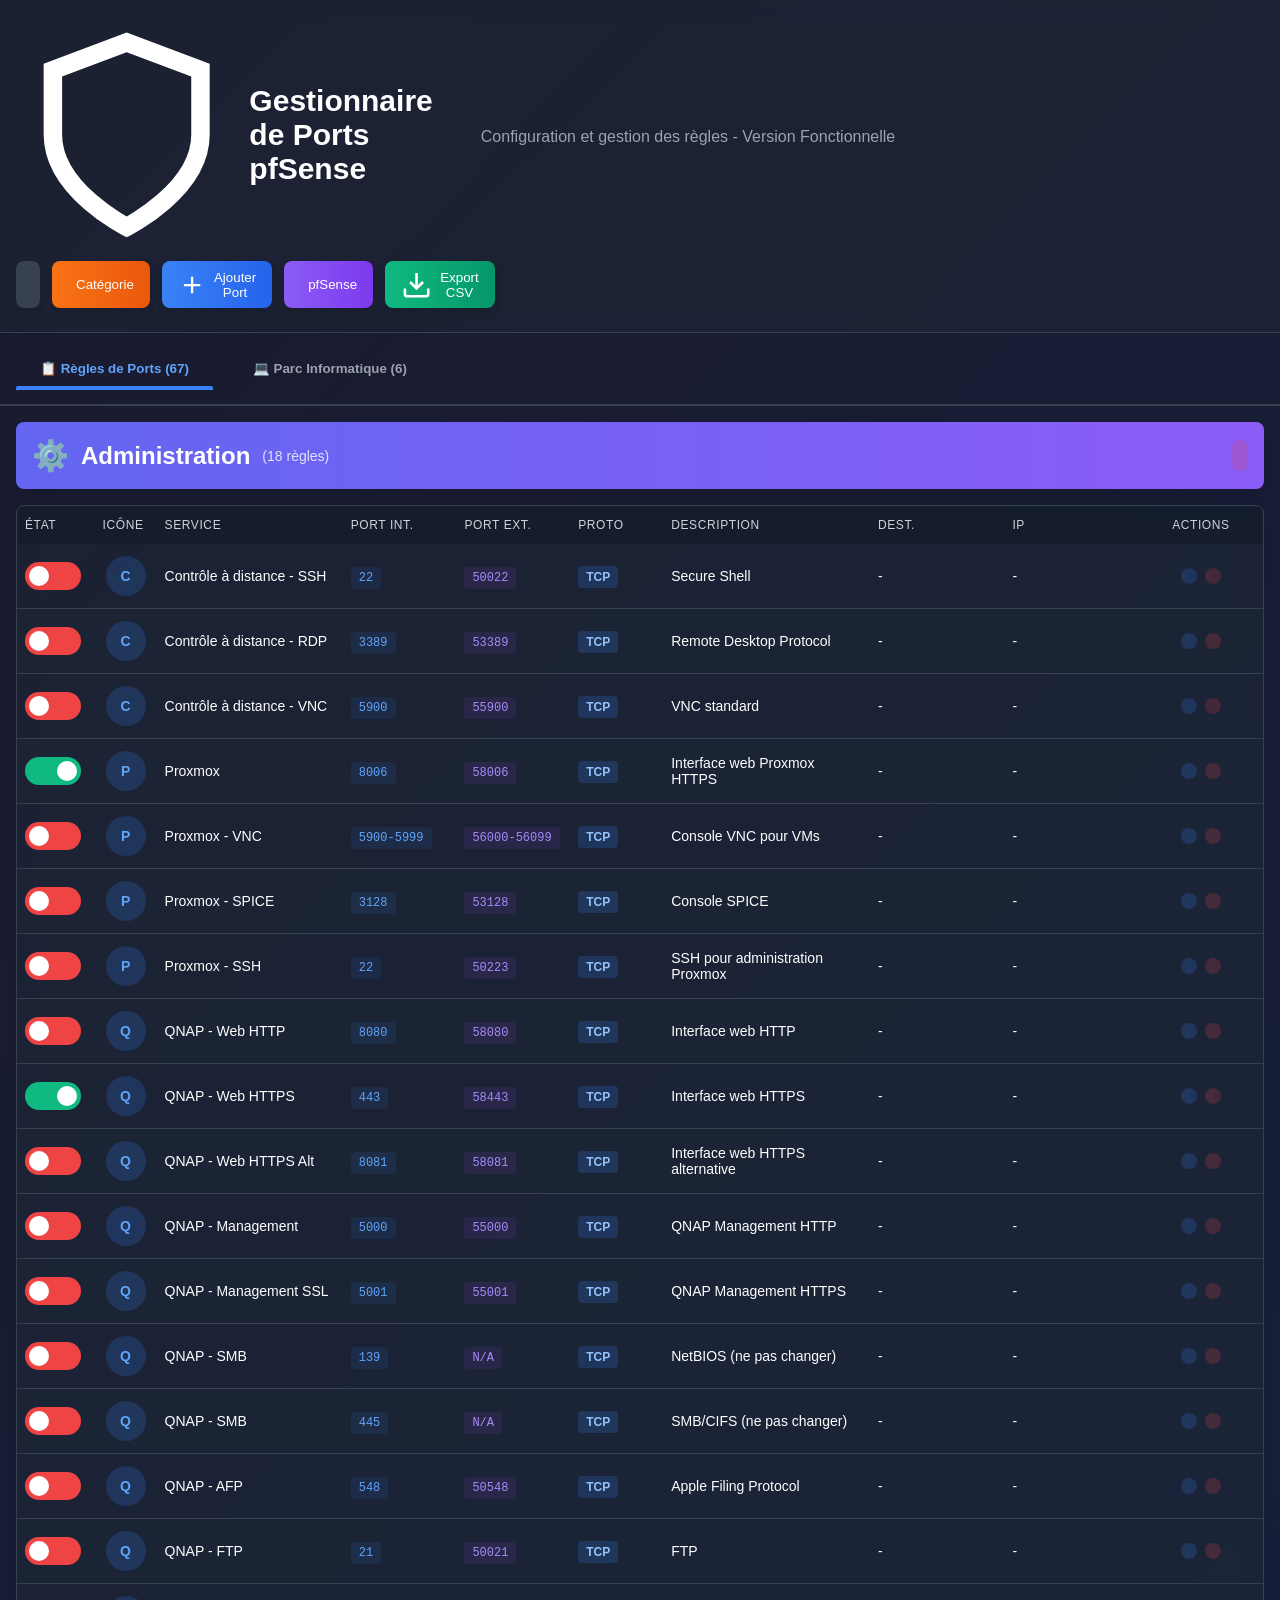
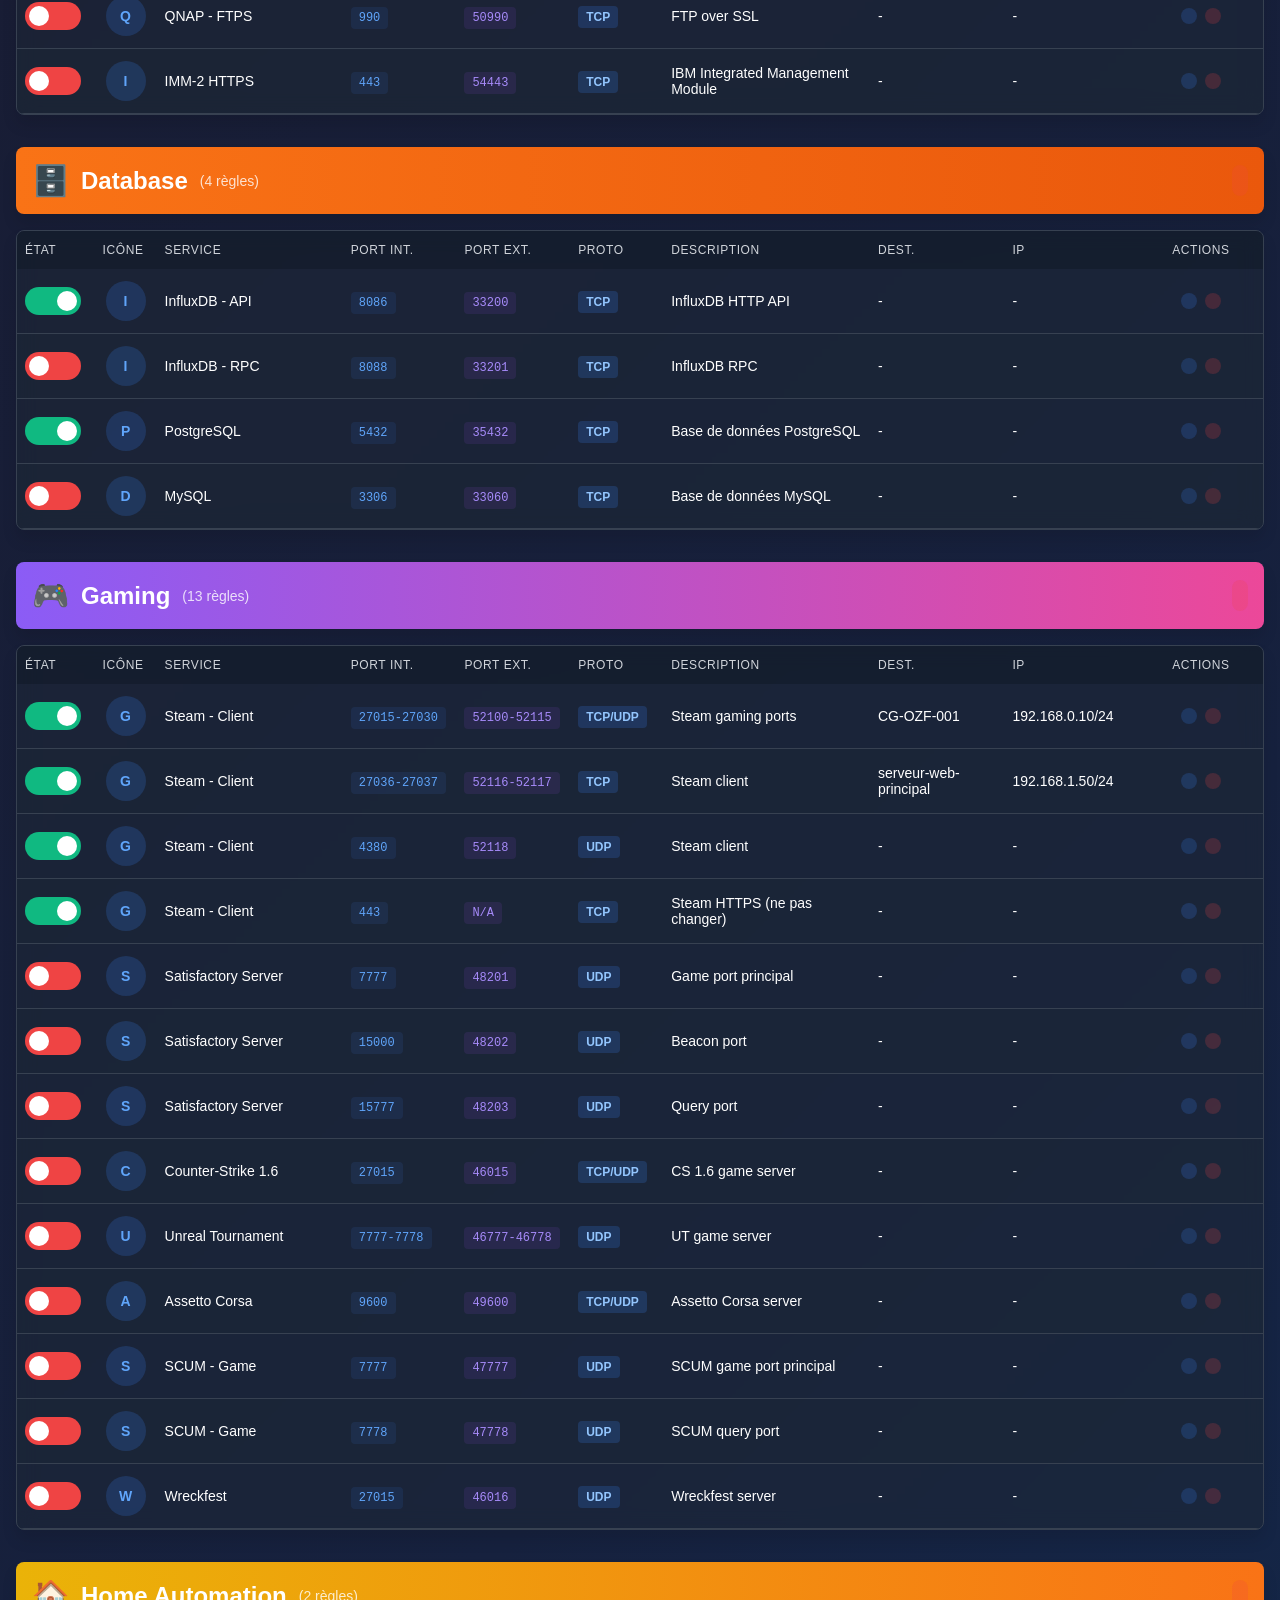
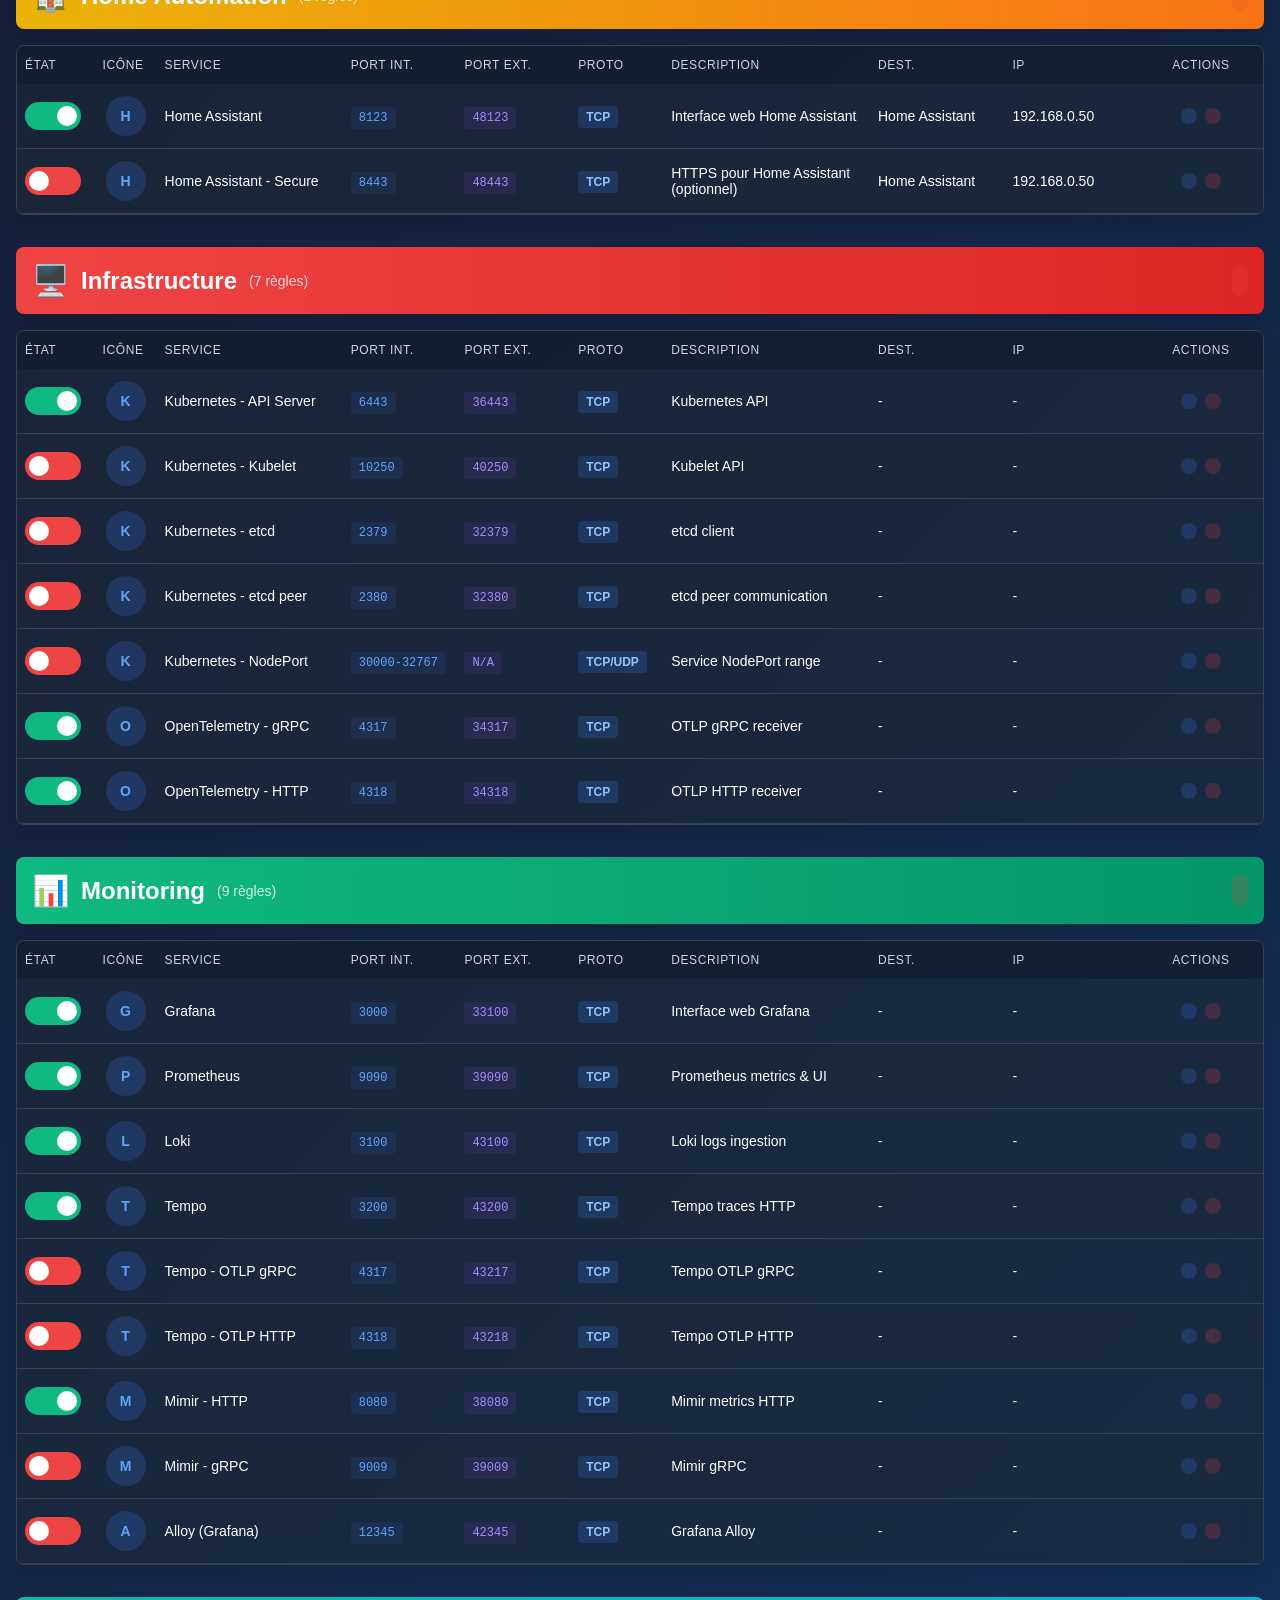
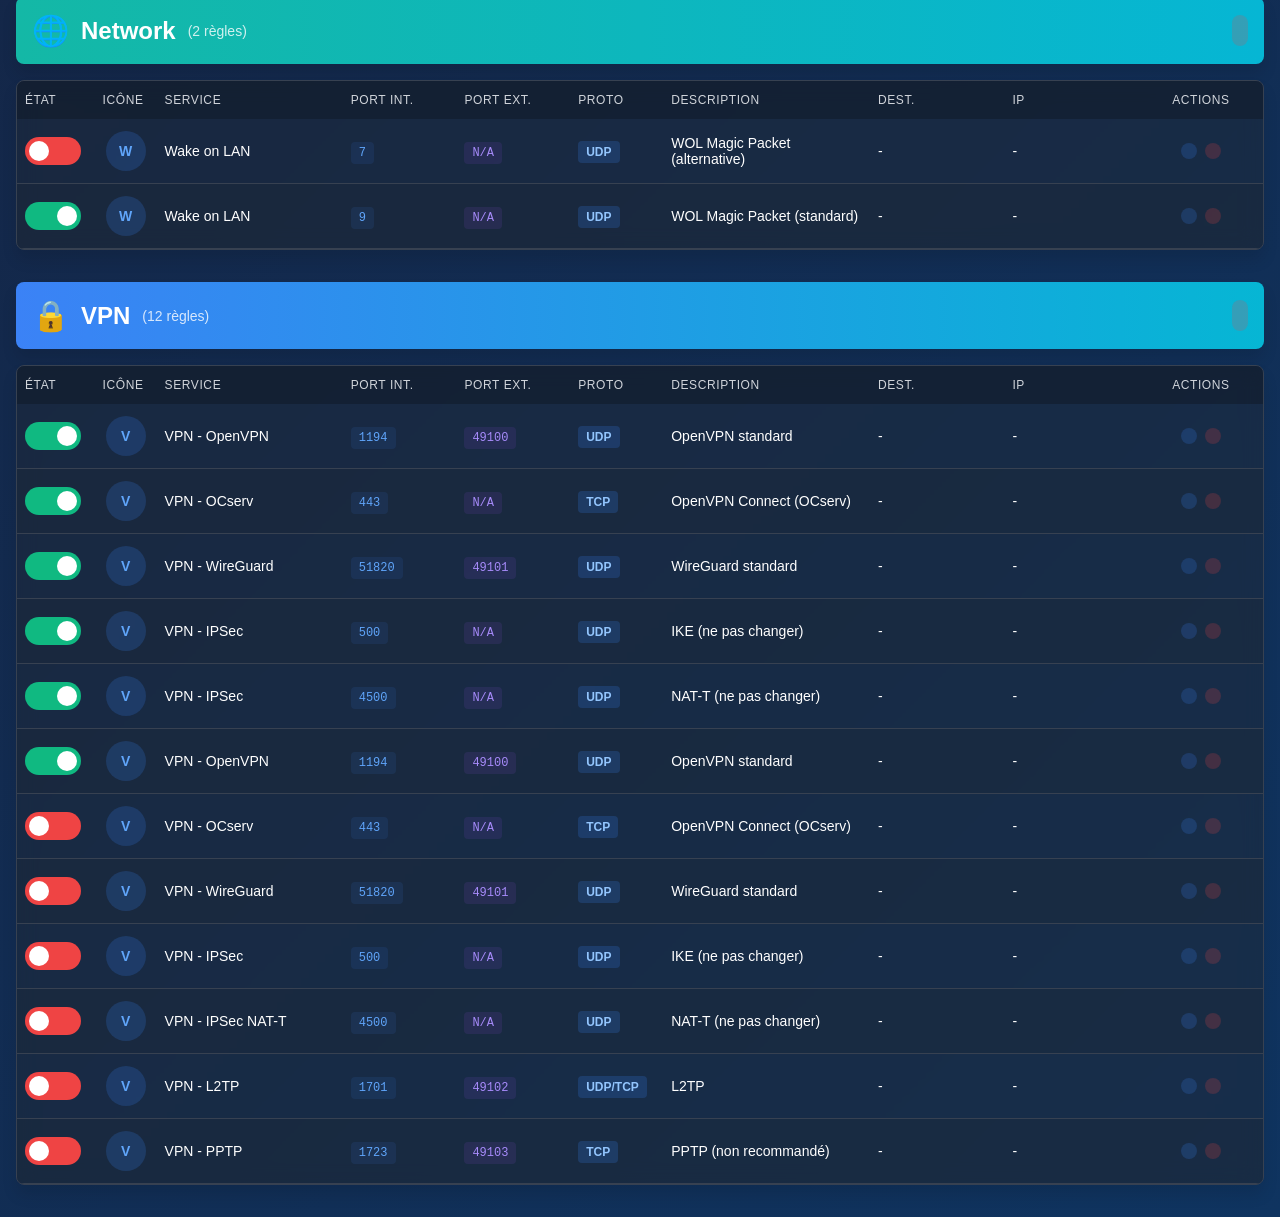
==== standalone_app/index.html @ 0d2ea7b0 "auto-commit for 9fdb2c41-f8ae-4911-a43a-d672cbce651b" ====
<!DOCTYPE html>
<html lang="fr">
<head>
    <meta charset="UTF-8">
    <meta name="viewport" content="width=device-width, initial-scale=1.0">
    <title>Gestionnaire pfSense - Version Fonctionnelle Complète</title>
    <link rel="stylesheet" href="style.css">
</head>
<body>
    <!-- Header -->
    <header id="header"></header>
    
    <!-- Tabs -->
    <div id="tabs" class="tabs"></div>
    
    <!-- Main Content -->
    <main id="main"></main>
    
    <!-- Modals Container -->
    <div id="modals"></div>
    
    <!-- Script -->
    <script src="app.js"></script>
</body>
</html>
---- standalone_app/style.css ----
* {
    margin: 0;
    padding: 0;
    box-sizing: border-box;
}

body {
    font-family: -apple-system, BlinkMacSystemFont, 'Segoe UI', Roboto, Oxygen, Ubuntu, Cantarell, sans-serif;
    min-height: 100vh;
    background: linear-gradient(135deg, #1a1a2e 0%, #16213e 50%, #0f3460 100%);
    transition: background 0.3s;
}

body.light-mode {
    background: linear-gradient(135deg, #e5e7eb 0%, #d1d5db 50%, #cbd5e1 100%);
}

.container {
    max-width: 100%;
    padding: 0 1rem;
    margin: 0 auto;
}

header {
    background: rgba(31, 41, 55, 0.5);
    backdrop-filter: blur(10px);
    border-bottom: 1px solid rgba(55, 65, 81, 1);
    padding: 1.5rem 0;
    position: sticky;
    top: 0;
    z-index: 40;
}

body.light-mode header {
    background: rgba(229, 231, 235, 0.9);
    border-bottom: 1px solid rgba(156, 163, 175, 1);
}

.header-content {
    display: flex;
    justify-content: space-between;
    align-items: center;
    flex-wrap: wrap;
    gap: 1rem;
}

.header-title {
    display: flex;
    align-items: center;
    gap: 1rem;
}

h1 {
    color: white;
    font-size: 1.875rem;
    font-weight: bold;
    display: flex;
    align-items: center;
    gap: 0.75rem;
}

body.light-mode h1 {
    color: #1f2937;
}

.subtitle {
    color: #9ca3af;
    margin-top: 0.25rem;
}

body.light-mode .subtitle {
    color: #4b5563;
}

.header-actions {
    display: flex;
    gap: 0.75rem;
    flex-wrap: wrap;
}

.btn {
    padding: 0.5rem 1rem;
    border-radius: 0.5rem;
    border: none;
    cursor: pointer;
    display: flex;
    align-items: center;
    gap: 0.5rem;
    font-weight: 500;
    transition: all 0.3s;
    box-shadow: 0 4px 6px rgba(0, 0, 0, 0.1);
}

.btn:hover {
    transform: translateY(-2px);
    box-shadow: 0 6px 8px rgba(0, 0, 0, 0.15);
}

.btn-icon {
    padding: 0.75rem;
    background: #374151;
    color: #fbbf24;
}

body.light-mode .btn-icon {
    background: #1f2937;
    color: #fbbf24;
}

.btn-orange {
    background: linear-gradient(to right, #f97316, #ea580c);
    color: white;
}

.btn-blue {
    background: linear-gradient(to right, #3b82f6, #2563eb);
    color: white;
}

.btn-purple {
    background: linear-gradient(to right, #8b5cf6, #7c3aed);
    color: white;
}

.btn-green {
    background: linear-gradient(to right, #10b981, #059669);
    color: white;
}

.tabs {
    padding: 1rem 0;
    border-bottom: 2px solid #374151;
    margin-bottom: 1rem;
}

body.light-mode .tabs {
    border-bottom: 2px solid #e5e7eb;
}

.tabs-container {
    display: flex;
    gap: 1rem;
}

.tab {
    padding: 0.75rem 1.5rem;
    background: none;
    border: none;
    color: #9ca3af;
    font-weight: 600;
    cursor: pointer;
    position: relative;
    transition: all 0.3s;
}

.tab.active {
    color: #60a5fa;
}

body.light-mode .tab.active {
    color: #2563eb;
}

.tab.active::after {
    content: '';
    position: absolute;
    bottom: -2px;
    left: 0;
    right: 0;
    height: 4px;
    background: #3b82f6;
    border-radius: 2px 2px 0 0;
}

.category-section {
    margin-bottom: 2rem;
}

.category-header {
    background: linear-gradient(to right, #8b5cf6, #ec4899);
    padding: 1rem;
    border-radius: 0.5rem;
    margin-bottom: 1rem;
    display: flex;
    justify-content: space-between;
    align-items: center;
    box-shadow: 0 10px 15px rgba(0, 0, 0, 0.1);
}

.category-header h2 {
    color: white;
    font-size: 1.5rem;
    font-weight: bold;
    display: flex;
    align-items: center;
    gap: 0.75rem;
}

.category-icon {
    font-size: 1.875rem;
}

.category-count {
    font-size: 0.875rem;
    opacity: 0.8;
    font-weight: normal;
}

.btn-delete-category {
    padding: 0.5rem;
    background: rgba(239, 68, 68, 0.2);
    color: white;
    border: none;
    border-radius: 0.5rem;
    cursor: pointer;
    transition: all 0.3s;
}

.btn-delete-category:hover {
    background: rgba(239, 68, 68, 0.3);
}

.table-container {
    background: rgba(31, 41, 55, 0.5);
    backdrop-filter: blur(10px);
    border: 1px solid #374151;
    border-radius: 0.5rem;
    overflow: hidden;
    box-shadow: 0 10px 15px rgba(0, 0, 0, 0.1);
}

body.light-mode .table-container {
    background: rgba(229, 231, 235, 0.9);
    border: 1px solid #9ca3af;
}

table {
    width: 100%;
    table-layout: fixed;
    border-collapse: collapse;
}

thead {
    background: rgba(17, 24, 39, 0.5);
}

body.light-mode thead {
    background: rgba(243, 244, 246, 1);
}

th {
    padding: 0.75rem 0.5rem;
    text-align: left;
    font-size: 0.75rem;
    font-weight: 500;
    text-transform: uppercase;
    letter-spacing: 0.05em;
    color: #d1d5db;
    cursor: pointer;
    user-select: none;
}

body.light-mode th {
    color: #374151;
}

th:hover {
    background: rgba(55, 65, 81, 0.3);
}

td {
    padding: 0.75rem 0.5rem;
    color: white;
    font-size: 0.875rem;
}

body.light-mode td {
    color: #1f2937;
}

tbody tr {
    border-bottom: 1px solid #374151;
    transition: background 0.2s;
}

body.light-mode tbody tr {
    border-bottom: 1px solid #e5e7eb;
}

tbody tr:hover {
    background: rgba(55, 65, 81, 0.3);
}

body.light-mode tbody tr:hover {
    background: rgba(243, 244, 246, 0.5);
}

tbody tr:nth-child(even) {
    background: rgba(31, 41, 55, 0.3);
}

body.light-mode tbody tr:nth-child(even) {
    background: rgba(249, 250, 251, 0.5);
}

.toggle-switch {
    width: 56px;
    height: 28px;
    background: #ef4444;
    border-radius: 9999px;
    position: relative;
    cursor: pointer;
    transition: background 0.3s;
}

.toggle-switch.active {
    background: #10b981;
}

.toggle-knob {
    width: 20px;
    height: 20px;
    background: white;
    border-radius: 50%;
    position: absolute;
    top: 4px;
    left: 4px;
    transition: transform 0.3s;
}

.toggle-switch.active .toggle-knob {
    transform: translateX(28px);
}

.service-icon {
    width: 40px;
    height: 40px;
    border-radius: 50%;
    background: rgba(59, 130, 246, 0.2);
    color: #60a5fa;
    display: flex;
    align-items: center;
    justify-content: center;
    font-weight: bold;
    font-size: 0.875rem;
    margin: 0 auto;
}

body.light-mode .service-icon {
    background: rgba(59, 130, 246, 0.1);
    color: #2563eb;
}

.port-badge {
    padding: 0.25rem 0.5rem;
    border-radius: 0.25rem;
    font-size: 0.75rem;
    font-family: 'Courier New', monospace;
}

.port-internal {
    background: rgba(59, 130, 246, 0.1);
    color: #60a5fa;
}

body.light-mode .port-internal {
    background: rgba(59, 130, 246, 0.1);
    color: #2563eb;
}

.port-external {
    background: rgba(168, 85, 247, 0.1);
    color: #a78bfa;
}

body.light-mode .port-external {
    background: rgba(168, 85, 247, 0.1);
    color: #7c3aed;
}

.protocol-badge {
    padding: 0.25rem 0.5rem;
    background: rgba(59, 130, 246, 0.2);
    color: #93c5fd;
    border-radius: 0.25rem;
    font-size: 0.75rem;
    font-weight: 600;
}

body.light-mode .protocol-badge {
    background: rgba(59, 130, 246, 0.1);
    color: #1e40af;
}

.type-badge {
    padding: 0.25rem 0.5rem;
    background: rgba(168, 85, 247, 0.2);
    color: #c4b5fd;
    border-radius: 0.25rem;
    font-size: 0.75rem;
    font-weight: 600;
}

body.light-mode .type-badge {
    background: rgba(168, 85, 247, 0.1);
    color: #6b21a8;
}

.actions {
    display: flex;
    gap: 0.5rem;
    justify-content: center;
}

.btn-action {
    padding: 0.5rem;
    border: none;
    border-radius: 0.5rem;
    cursor: pointer;
    transition: all 0.3s;
    display: inline-flex;
    align-items: center;
    justify-content: center;
}

.btn-edit {
    background: rgba(59, 130, 246, 0.2);
    color: #60a5fa;
}

.btn-edit:hover {
    background: rgba(59, 130, 246, 0.3);
    transform: scale(1.05);
}

body.light-mode .btn-edit {
    background: rgba(59, 130, 246, 0.1);
    color: #2563eb;
}

body.light-mode .btn-edit:hover {
    background: rgba(59, 130, 246, 0.2);
}

.btn-delete {
    background: rgba(239, 68, 68, 0.2);
    color: #f87171;
}

.btn-delete:hover {
    background: rgba(239, 68, 68, 0.3);
    transform: scale(1.05);
}

body.light-mode .btn-delete {
    background: rgba(239, 68, 68, 0.1);
    color: #dc2626;
}

body.light-mode .btn-delete:hover {
    background: rgba(239, 68, 68, 0.2);
}

.icon {
    width: 24px;
    height: 24px;
}

.modal {
    display: none;
    position: fixed;
    top: 0;
    left: 0;
    right: 0;
    bottom: 0;
    background: rgba(0, 0, 0, 0.75);
    z-index: 50;
    align-items: center;
    justify-content: center;
    padding: 1rem;
}

.modal.active {
    display: flex;
}

.modal-content {
    background: #1f2937;
    border-radius: 0.75rem;
    padding: 2rem;
    max-width: 600px;
    width: 100%;
    max-height: 90vh;
    overflow-y: auto;
    box-shadow: 0 20px 25px rgba(0, 0, 0, 0.3);
}

body.light-mode .modal-content {
    background: white;
}

.modal-header {
    display: flex;
    justify-content: space-between;
    align-items: center;
    margin-bottom: 1.5rem;
}

.modal-header h2 {
    color: white;
    font-size: 1.5rem;
    font-weight: bold;
}

body.light-mode .modal-header h2 {
    color: #1f2937;
}

.btn-close {
    background: none;
    border: none;
    color: #9ca3af;
    cursor: pointer;
    font-size: 1.5rem;
    padding: 0.25rem;
}

.btn-close:hover {
    color: white;
}

body.light-mode .btn-close:hover {
    color: #1f2937;
}

.form-group {
    margin-bottom: 1rem;
}

label {
    display: block;
    color: #d1d5db;
    font-size: 0.875rem;
    font-weight: 500;
    margin-bottom: 0.5rem;
}

body.light-mode label {
    color: #374151;
}

input, select, textarea {
    width: 100%;
    padding: 0.75rem;
    background: #374151;
    border: 1px solid #4b5563;
    border-radius: 0.5rem;
    color: white;
    font-size: 0.875rem;
}

body.light-mode input,
body.light-mode select,
body.light-mode textarea {
    background: #f9fafb;
    border: 1px solid #d1d5db;
    color: #1f2937;
}

input:focus, select:focus, textarea:focus {
    outline: none;
    border-color: #3b82f6;
    box-shadow: 0 0 0 3px rgba(59, 130, 246, 0.1);
}

.modal-actions {
    display: flex;
    gap: 1rem;
    margin-top: 1.5rem;
}

.btn-cancel {
    flex: 1;
    padding: 0.75rem;
    background: #4b5563;
    color: white;
    border: none;
    border-radius: 0.5rem;
    cursor: pointer;
    font-weight: 500;
    transition: all 0.3s;
}

.btn-cancel:hover {
    background: #6b7280;
}

.btn-submit {
    flex: 1;
    padding: 0.75rem;
    background: linear-gradient(to right, #3b82f6, #2563eb);
    color: white;
    border: none;
    border-radius: 0.5rem;
    cursor: pointer;
    font-weight: 500;
    transition: all 0.3s;
}

.btn-submit:hover {
    transform: translateY(-2px);
    box-shadow: 0 4px 6px rgba(0, 0, 0, 0.2);
}

.empty-state {
    text-align: center;
    padding: 3rem 1rem;
    color: #9ca3af;
}

body.light-mode .empty-state {
    color: #6b7280;
}
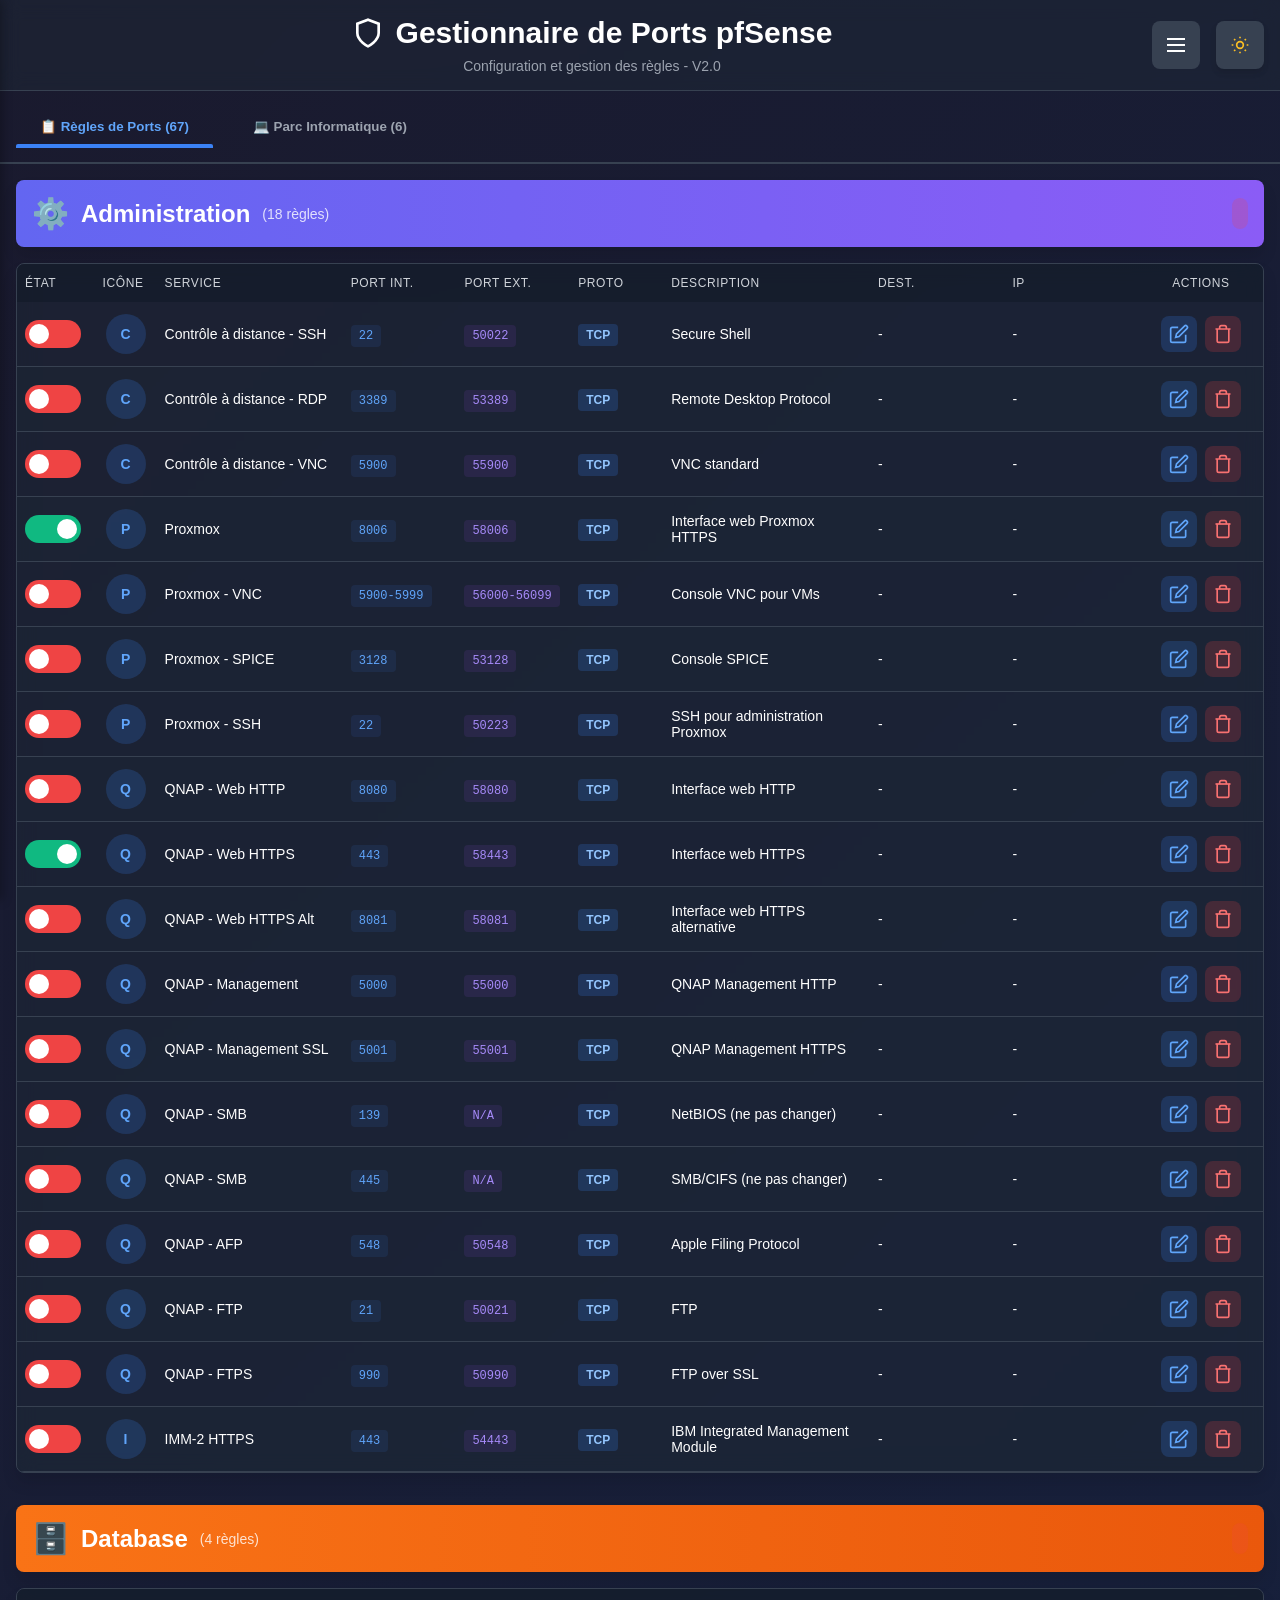
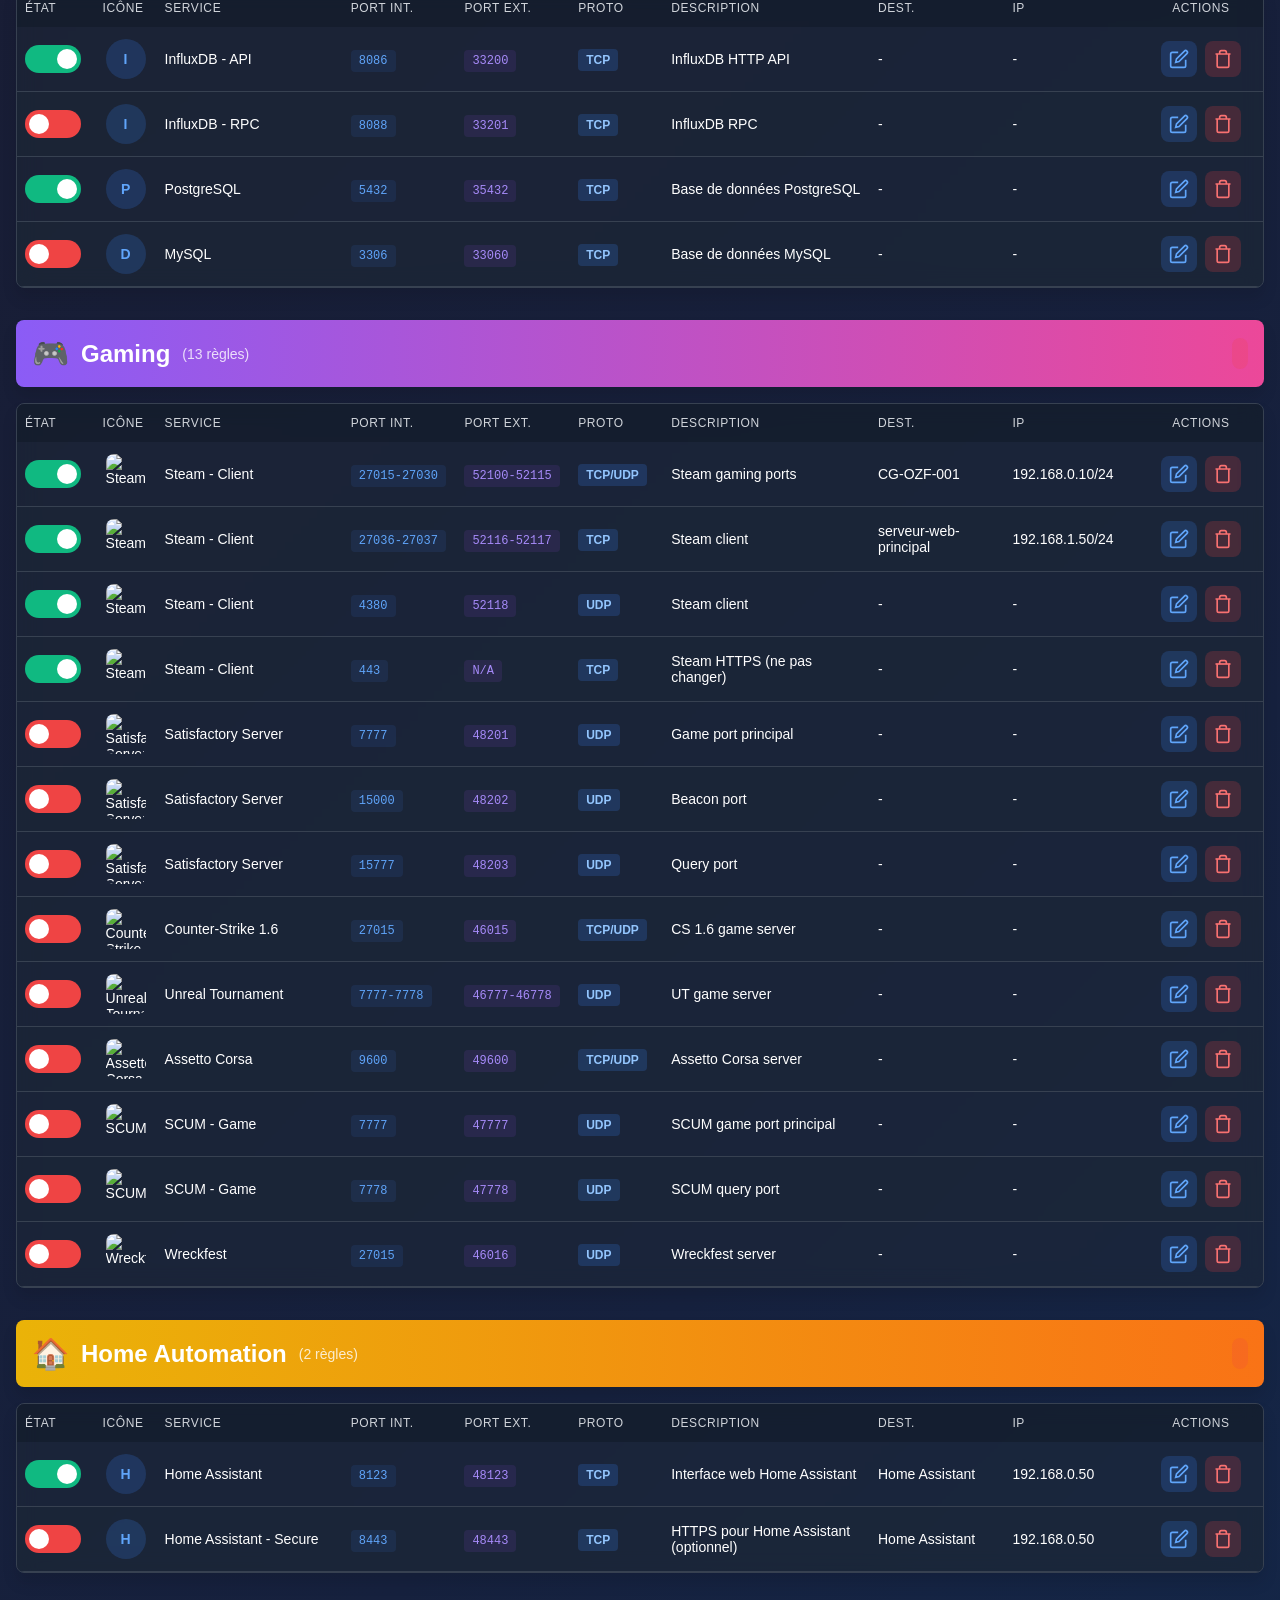
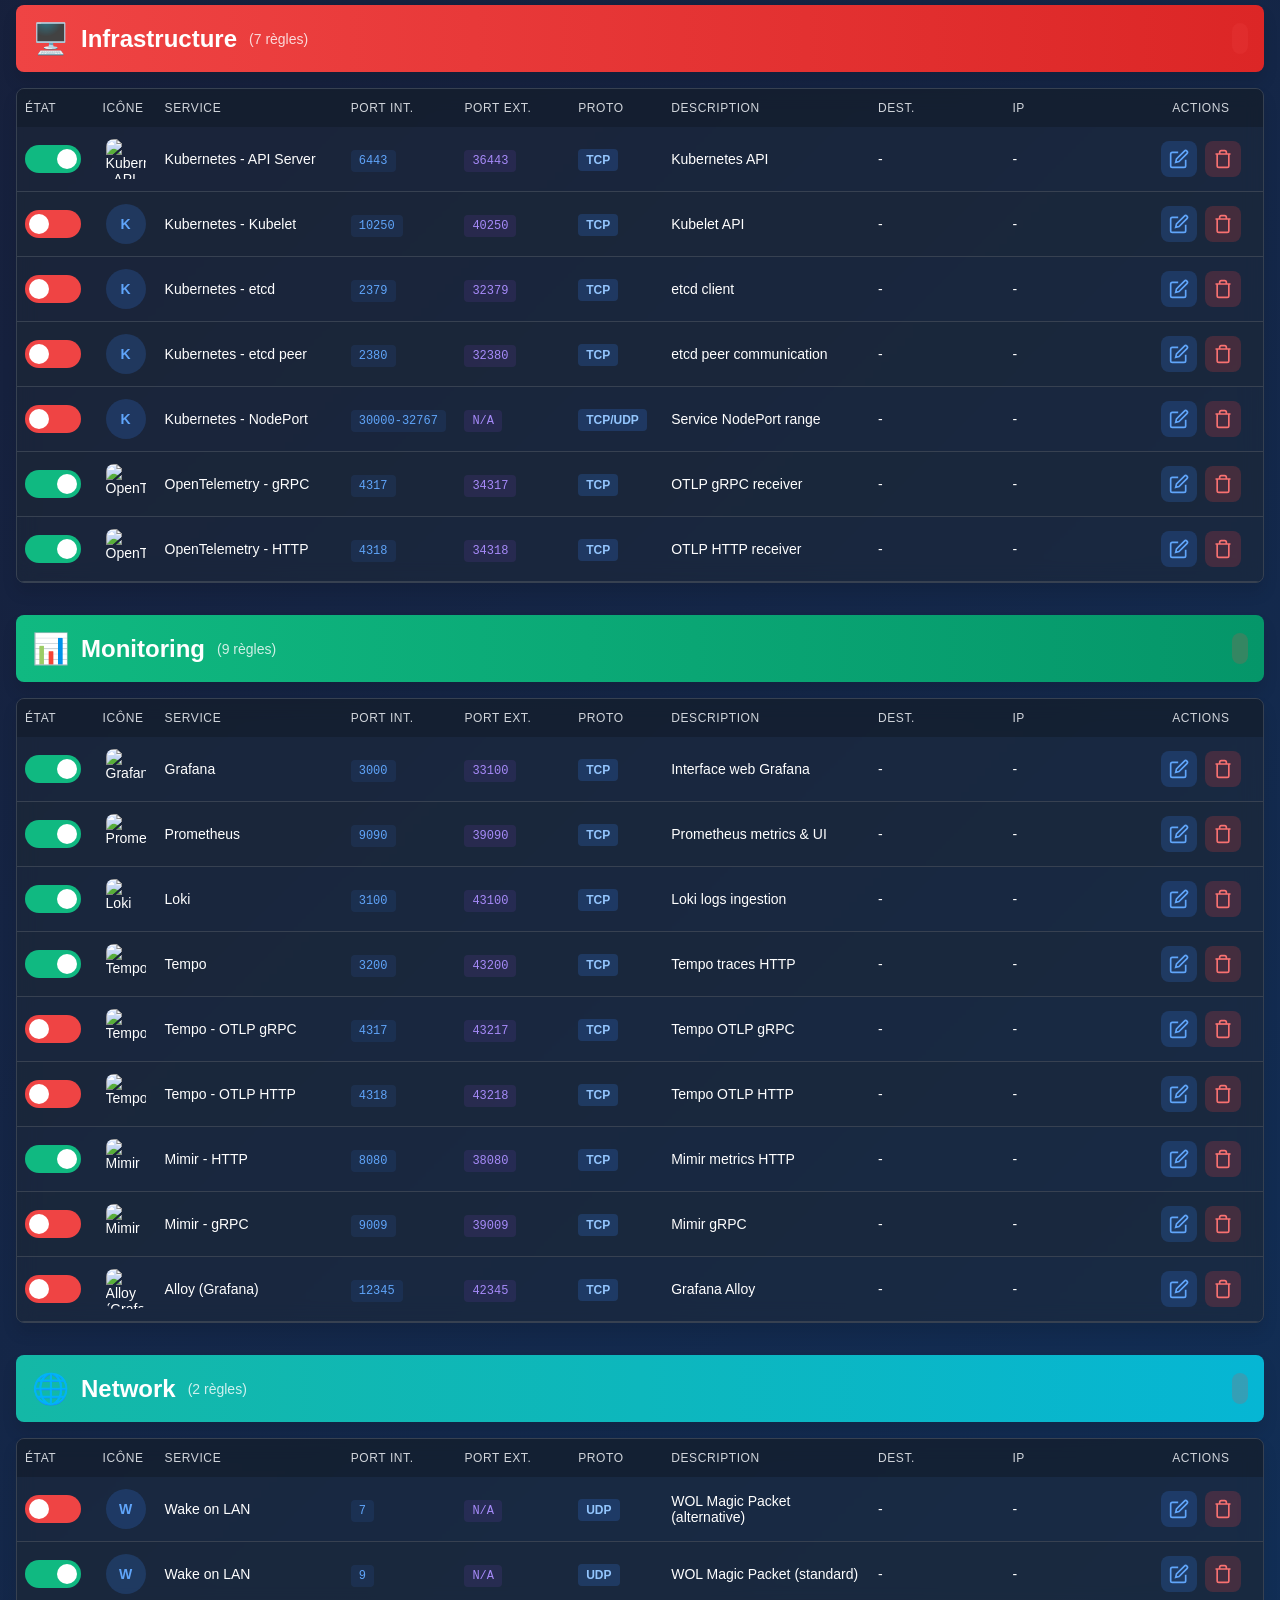
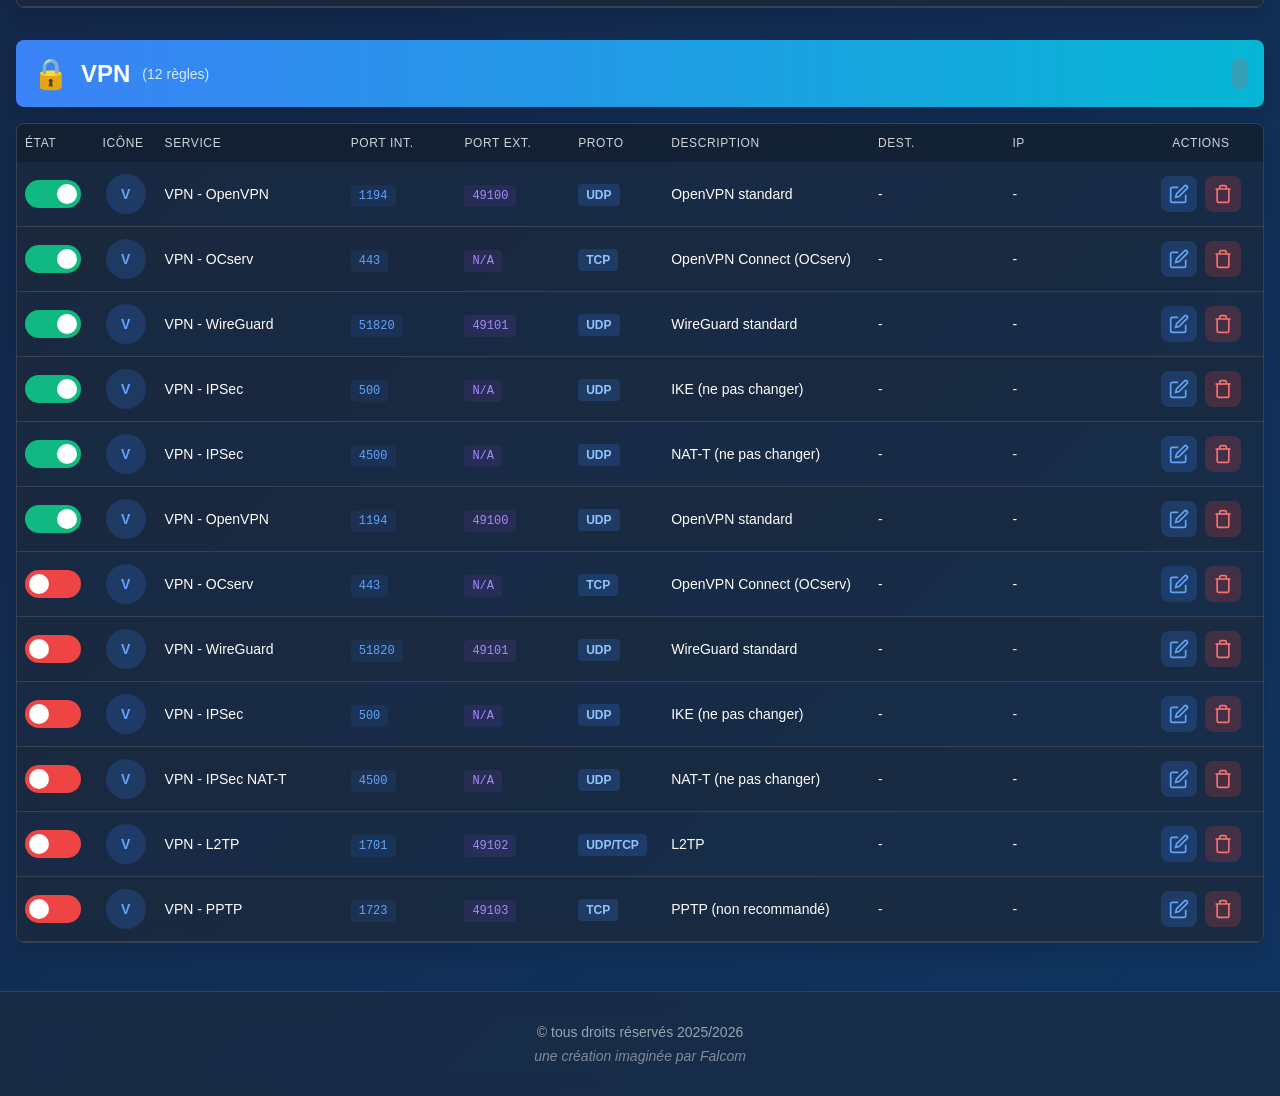
==== commit c430f080: "auto-commit for fb8bfff3-0974-4b52-93c1-6b9dc50081ec" ====
--- a/standalone_app/index.html
+++ b/standalone_app/index.html
@@ -7,6 +7,25 @@
     <link rel="stylesheet" href="style.css">
 </head>
 <body>
+    <!-- Sidebar overlay -->
+    <div id="sidebarOverlay" class="sidebar-overlay" onclick="closeSidebar()"></div>
+    
+    <!-- Sidebar Menu -->
+    <aside id="sidebar" class="sidebar">
+        <div class="sidebar-header">
+            <h3 class="sidebar-title">Menu</h3>
+            <button class="btn-close" onclick="closeSidebar()" title="Fermer">
+                <svg viewBox="0 0 24 24" fill="none" stroke="currentColor" stroke-width="2" style="width: 20px; height: 20px;">
+                    <line x1="18" y1="6" x2="6" y2="18"></line>
+                    <line x1="6" y1="6" x2="18" y2="18"></line>
+                </svg>
+            </button>
+        </div>
+        <div class="sidebar-content" id="sidebarContent">
+            <!-- Le contenu du menu sera généré par JavaScript -->
+        </div>
+    </aside>
+    
     <!-- Header -->
     <header id="header"></header>
     
@@ -16,10 +35,20 @@
     <!-- Main Content -->
     <main id="main"></main>
     
+    <!-- Footer -->
+    <footer>
+        <div class="container">
+            <div class="footer-content">
+                <div class="footer-copyright">© tous droits réservés 2025/2026</div>
+                <div class="footer-creator">une création imaginée par Falcom</div>
+            </div>
+        </div>
+    </footer>
+    
     <!-- Modals Container -->
     <div id="modals"></div>
     
     <!-- Script -->
     <script src="app.js"></script>
 </body>
-</html>
+</html>
--- a/standalone_app/style.css
+++ b/standalone_app/style.css
@@ -25,7 +25,7 @@
     background: rgba(31, 41, 55, 0.5);
     backdrop-filter: blur(10px);
     border-bottom: 1px solid rgba(55, 65, 81, 1);
-    padding: 1.5rem 0;
+    padding: 1rem 0;
     position: sticky;
     top: 0;
     z-index: 40;
@@ -40,14 +40,34 @@
     display: flex;
     justify-content: space-between;
     align-items: center;
-    flex-wrap: wrap;
+    flex-wrap: nowrap;
     gap: 1rem;
 }
 
 .header-title {
     display: flex;
     align-items: center;
-    gap: 1rem;
+    gap: 2rem;
+    width: 100%;
+}
+
+.logo-container {
+    display: flex;
+    align-items: center;
+    flex-shrink: 0;
+}
+
+.logo {
+    max-width: 300px;
+    height: auto;
+    object-fit: contain;
+}
+
+.title-content {
+    display: flex;
+    flex-direction: column;
+    align-items: center;
+    flex: 1;
 }
 
 h1 {
@@ -57,6 +77,12 @@
     display: flex;
     align-items: center;
     gap: 0.75rem;
+    margin: 0;
+}
+
+.shield-icon {
+    width: 32px;
+    height: 32px;
 }
 
 body.light-mode h1 {
@@ -65,7 +91,9 @@
 
 .subtitle {
     color: #9ca3af;
-    margin-top: 0.25rem;
+    margin-top: 0.5rem;
+    text-align: center;
+    font-size: 0.875rem;
 }
 
 body.light-mode .subtitle {
@@ -74,8 +102,213 @@
 
 .header-actions {
     display: flex;
+    gap: 1rem;
+    align-items: center;
+}
+
+.btn-menu {
+    padding: 0.75rem;
+    background: #374151;
+    color: white;
+    border: none;
+    border-radius: 0.5rem;
+    cursor: pointer;
+    display: flex;
+    align-items: center;
+    justify-content: center;
+    transition: all 0.3s;
+}
+
+.btn-menu:hover {
+    background: #4b5563;
+}
+
+body.light-mode .btn-menu {
+    background: #1f2937;
+}
+
+/* Sidebar Menu */
+.sidebar {
+    position: fixed;
+    left: 0;
+    top: 0;
+    bottom: 0;
+    width: 280px;
+    background: rgba(31, 41, 55, 0.98);
+    backdrop-filter: blur(10px);
+    border-right: 1px solid #374151;
+    transform: translateX(-100%);
+    transition: transform 0.3s ease;
+    z-index: 100;
+    display: flex;
+    flex-direction: column;
+    box-shadow: 2px 0 10px rgba(0, 0, 0, 0.3);
+}
+
+body.light-mode .sidebar {
+    background: rgba(249, 250, 251, 0.98);
+    border-right: 1px solid #e5e7eb;
+}
+
+.sidebar.active {
+    transform: translateX(0);
+}
+
+.sidebar-header {
+    padding: 1.5rem;
+    border-bottom: 1px solid #374151;
+    display: flex;
+    justify-content: space-between;
+    align-items: center;
+}
+
+body.light-mode .sidebar-header {
+    border-bottom: 1px solid #e5e7eb;
+}
+
+.sidebar-title {
+    color: white;
+    font-size: 1.25rem;
+    font-weight: bold;
+}
+
+body.light-mode .sidebar-title {
+    color: #1f2937;
+}
+
+.sidebar-content {
+    flex: 1;
+    padding: 1rem;
+    overflow-y: auto;
+}
+
+.sidebar-section {
+    margin-bottom: 1.5rem;
+}
+
+.sidebar-section-title {
+    color: #9ca3af;
+    font-size: 0.75rem;
+    font-weight: 600;
+    text-transform: uppercase;
+    letter-spacing: 0.05em;
+    margin-bottom: 0.5rem;
+    padding: 0 0.5rem;
+}
+
+.sidebar-btn {
+    width: 100%;
+    padding: 0.75rem 1rem;
+    margin-bottom: 0.5rem;
+    border: none;
+    border-radius: 0.5rem;
+    cursor: pointer;
+    display: flex;
+    align-items: center;
     gap: 0.75rem;
-    flex-wrap: wrap;
+    font-weight: 500;
+    font-size: 0.875rem;
+    transition: all 0.3s;
+    text-align: left;
+}
+
+.sidebar-btn svg {
+    width: 20px;
+    height: 20px;
+    flex-shrink: 0;
+}
+
+.sidebar-btn span {
+    flex: 1;
+}
+
+.sidebar-btn:hover {
+    transform: translateX(5px);
+}
+
+.sidebar-btn-blue {
+    background: linear-gradient(to right, #3b82f6, #2563eb);
+    color: white;
+}
+
+.sidebar-btn-blue:hover {
+    background: linear-gradient(to right, #2563eb, #1d4ed8);
+}
+
+.sidebar-btn-orange {
+    background: linear-gradient(to right, #f97316, #ea580c);
+    color: white;
+}
+
+.sidebar-btn-orange:hover {
+    background: linear-gradient(to right, #ea580c, #c2410c);
+}
+
+.sidebar-btn-purple {
+    background: linear-gradient(to right, #8b5cf6, #7c3aed);
+    color: white;
+}
+
+.sidebar-btn-purple:hover {
+    background: linear-gradient(to right, #7c3aed, #6d28d9);
+}
+
+.sidebar-btn-green {
+    background: linear-gradient(to right, #10b981, #059669);
+    color: white;
+}
+
+.sidebar-btn-green:hover {
+    background: linear-gradient(to right, #059669, #047857);
+}
+
+.sidebar-overlay {
+    position: fixed;
+    top: 0;
+    left: 0;
+    right: 0;
+    bottom: 0;
+    background: rgba(0, 0, 0, 0.5);
+    z-index: 99;
+    display: none;
+}
+
+.sidebar-overlay.active {
+    display: block;
+}
+
+/* Footer */
+footer {
+    background: rgba(31, 41, 55, 0.5);
+    backdrop-filter: blur(10px);
+    border-top: 1px solid #374151;
+    padding: 2rem 0;
+    margin-top: 3rem;
+    text-align: center;
+}
+
+body.light-mode footer {
+    background: rgba(249, 250, 251, 0.9);
+    border-top: 1px solid #e5e7eb;
+}
+
+.footer-content {
+    color: #9ca3af;
+    font-size: 0.875rem;
+}
+
+body.light-mode .footer-content {
+    color: #6b7280;
+}
+
+.footer-copyright {
+    margin-bottom: 0.5rem;
+    font-weight: 500;
+}
+
+.footer-creator {
+    font-style: italic;
+    opacity: 0.8;
 }
 
 .btn {
@@ -100,6 +333,17 @@
     padding: 0.75rem;
     background: #374151;
     color: #fbbf24;
+    display: flex;
+    align-items: center;
+    justify-content: center;
+    min-width: 48px;
+    min-height: 48px;
+}
+
+.btn-icon svg {
+    width: 20px;
+    height: 20px;
+    display: block;
 }
 
 body.light-mode .btn-icon {
@@ -351,6 +595,20 @@
     color: #2563eb;
 }
 
+.custom-icon {
+    width: 40px;
+    height: 40px;
+    object-fit: contain;
+    margin: 0 auto;
+    display: block;
+    border-radius: 8px;
+}
+
+.custom-icon:hover {
+    transform: scale(1.1);
+    transition: transform 0.2s;
+}
+
 .port-badge {
     padding: 0.25rem 0.5rem;
     border-radius: 0.25rem;
@@ -421,6 +679,14 @@
     display: inline-flex;
     align-items: center;
     justify-content: center;
+    min-width: 36px;
+    min-height: 36px;
+}
+
+.btn-action svg {
+    width: 20px;
+    height: 20px;
+    display: block;
 }
 
 .btn-edit {
@@ -464,6 +730,16 @@
 .icon {
     width: 24px;
     height: 24px;
+}
+
+.btn svg {
+    width: 20px;
+    height: 20px;
+}
+
+.icon-small svg {
+    width: 16px;
+    height: 16px;
 }
 
 .modal {
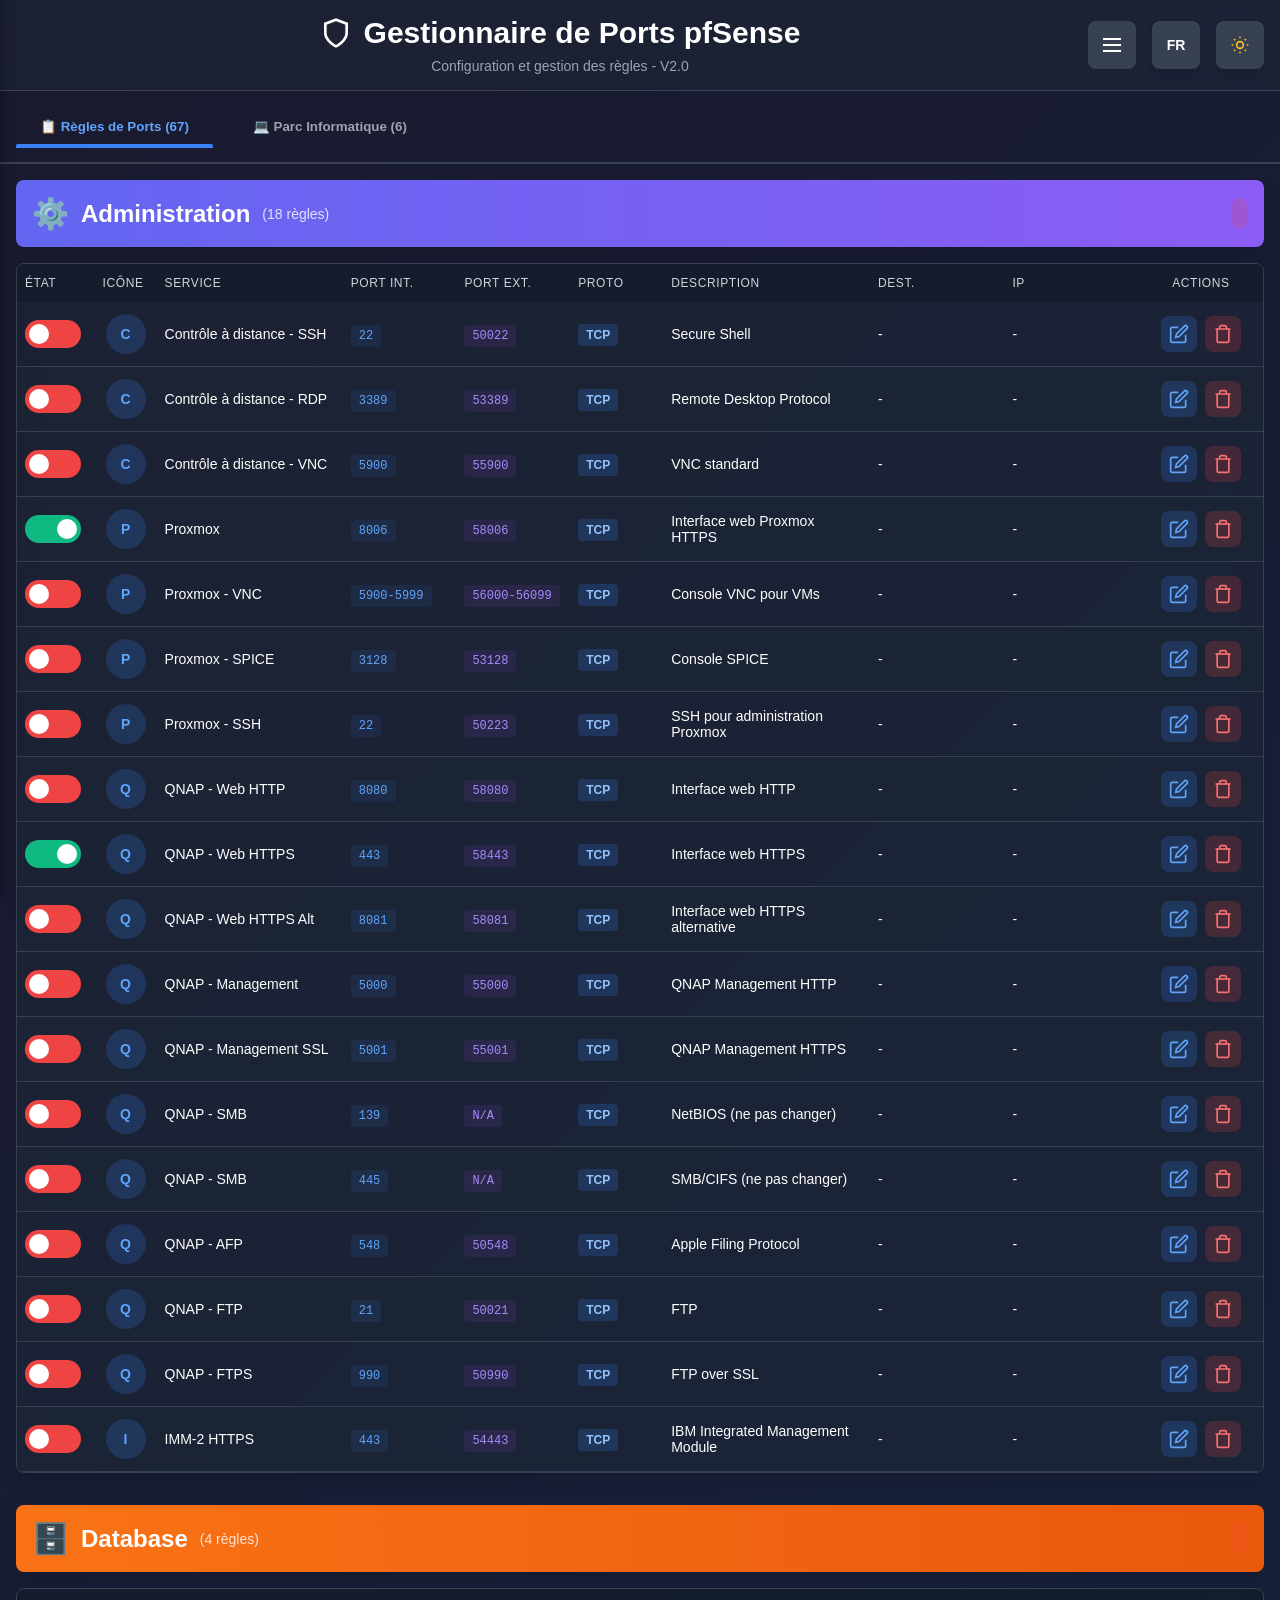
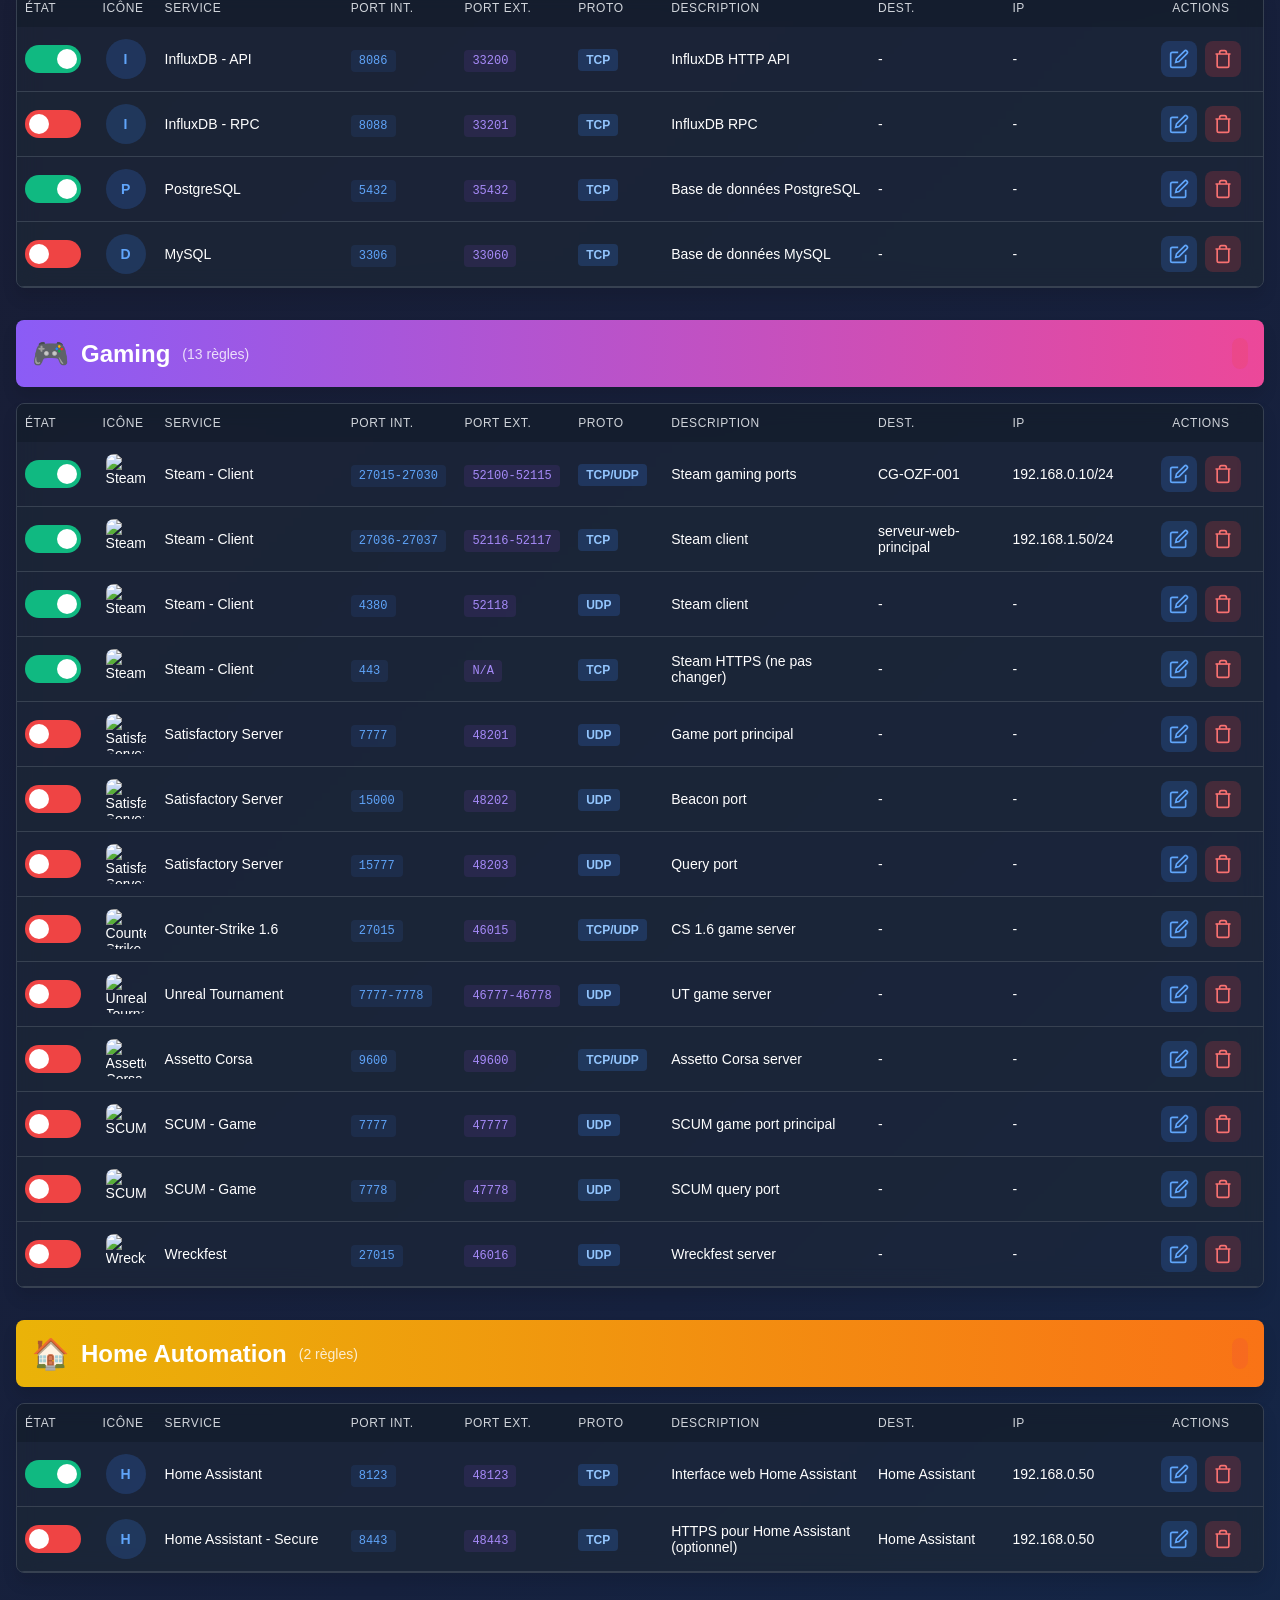
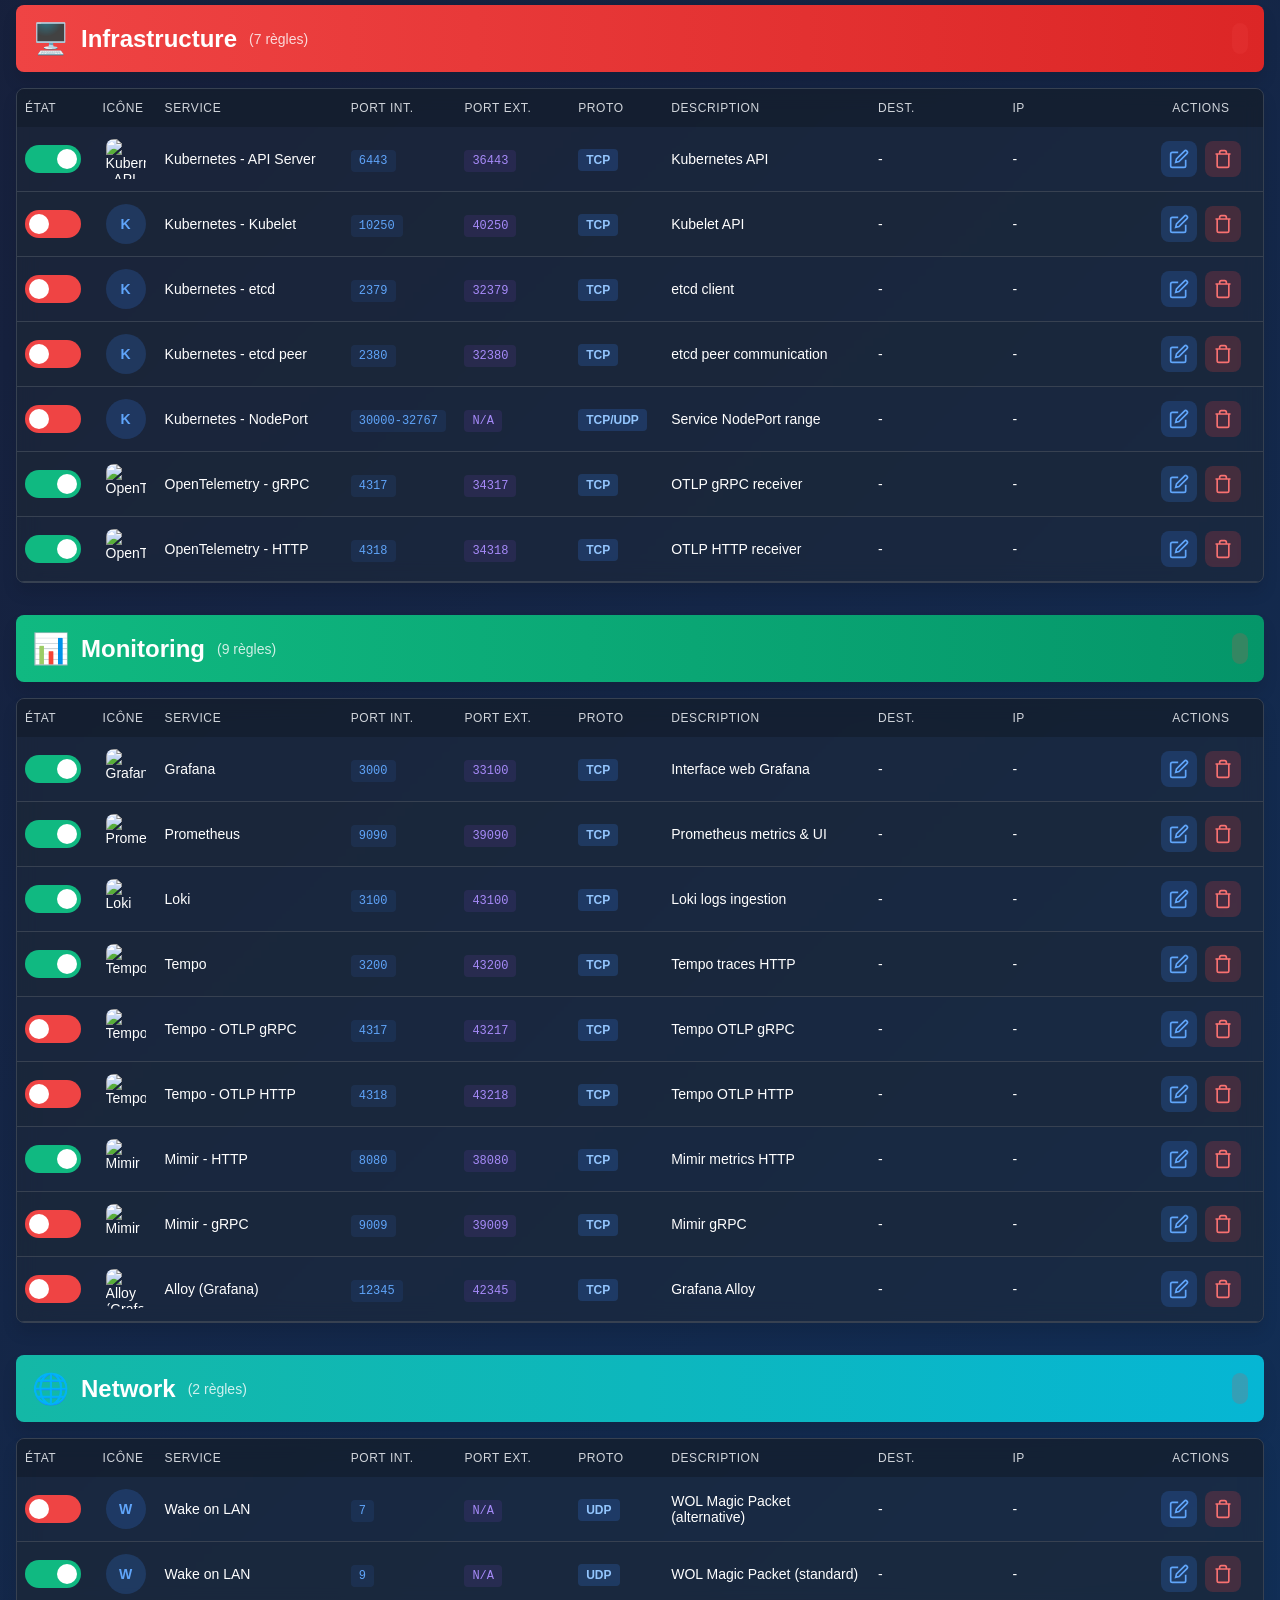
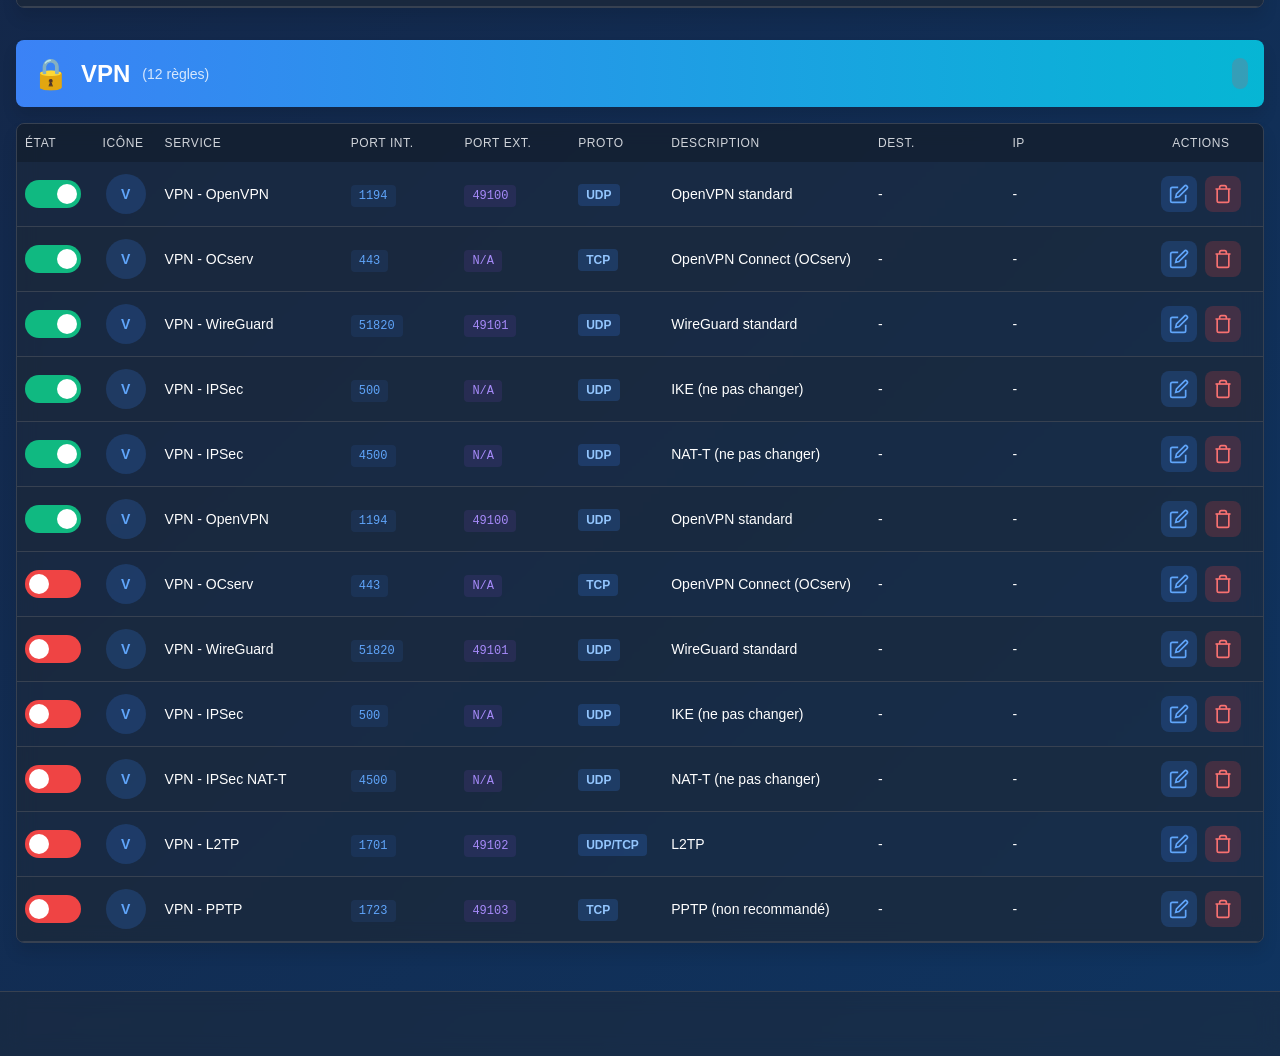
==== commit 585d379b: "auto-commit for ce33f3d8-3f73-410f-b2eb-3d7759756a47" ====
--- a/standalone_app/index.html
+++ b/standalone_app/index.html
@@ -36,13 +36,8 @@
     <main id="main"></main>
     
     <!-- Footer -->
-    <footer>
-        <div class="container">
-            <div class="footer-content">
-                <div class="footer-copyright">© tous droits réservés 2025/2026</div>
-                <div class="footer-creator">une création imaginée par Falcom</div>
-            </div>
-        </div>
+    <footer id="footer">
+        <!-- Le footer sera généré par JavaScript -->
     </footer>
     
     <!-- Modals Container -->
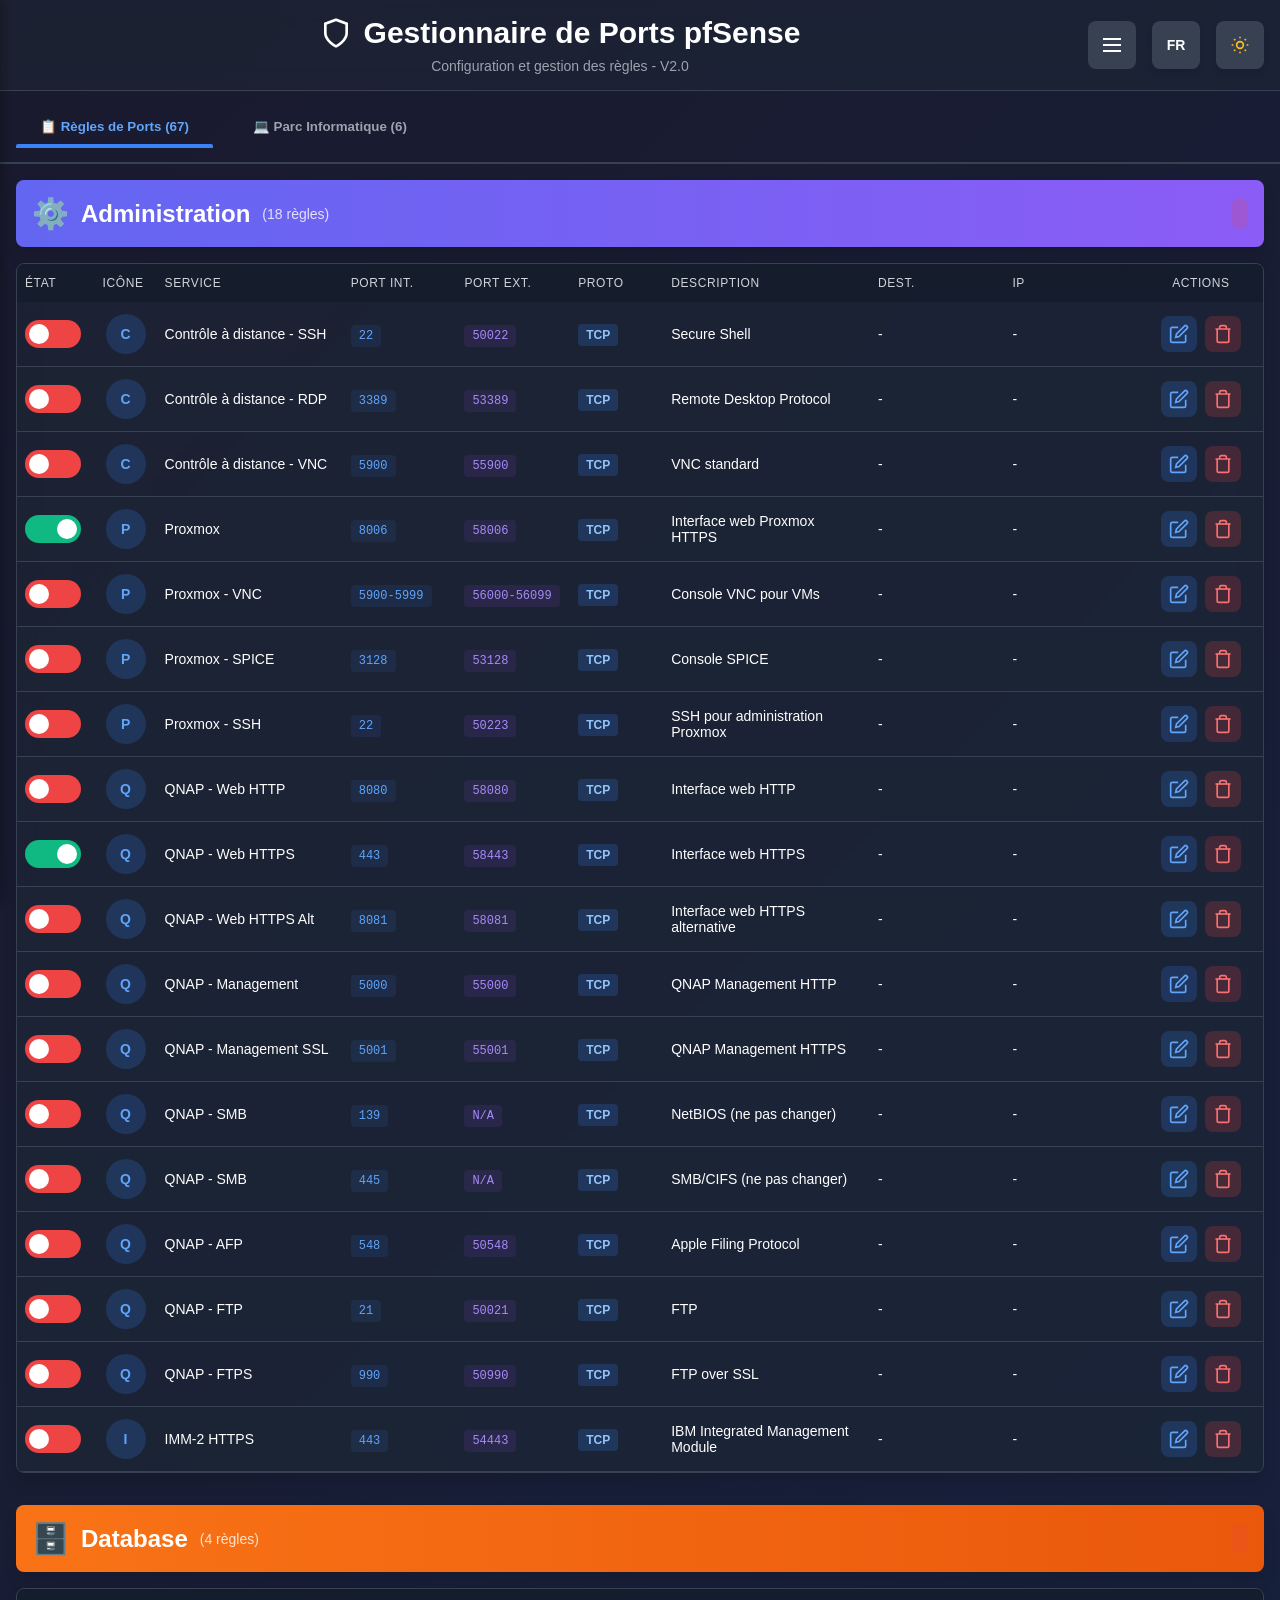
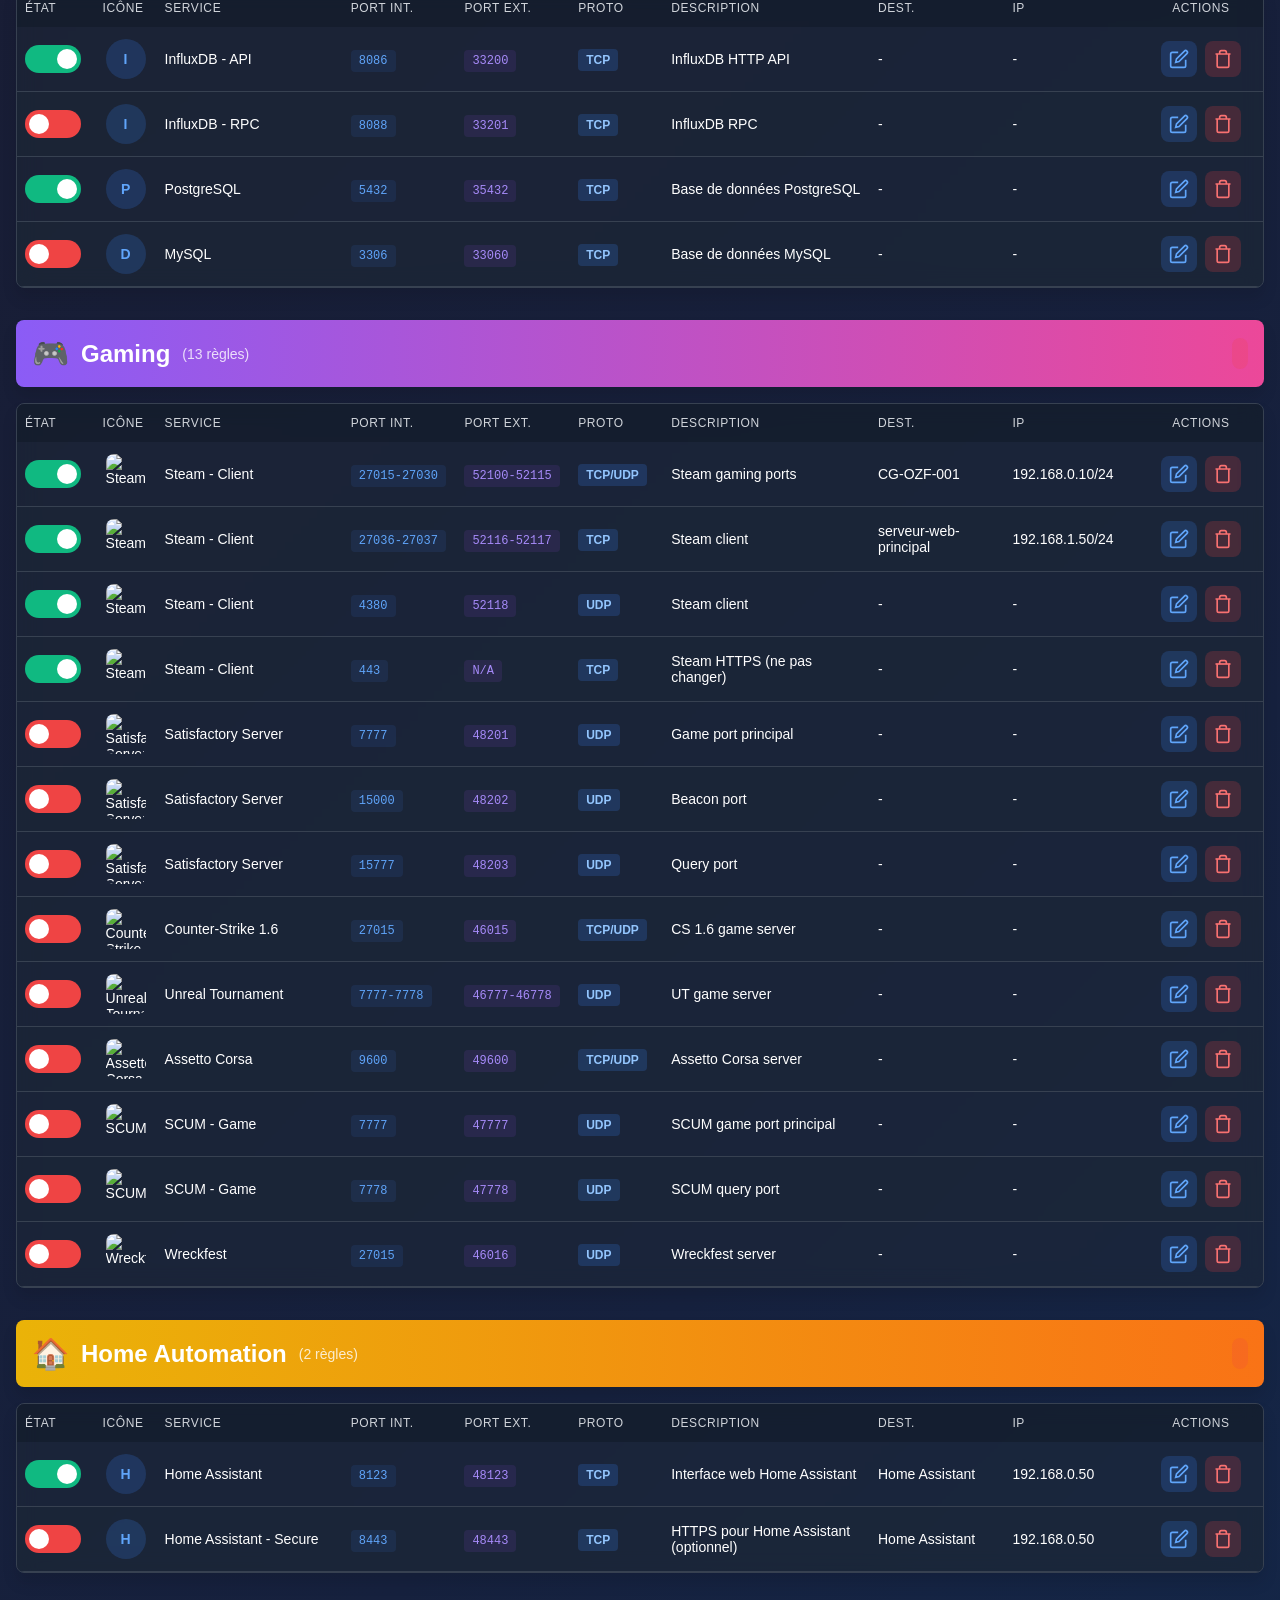
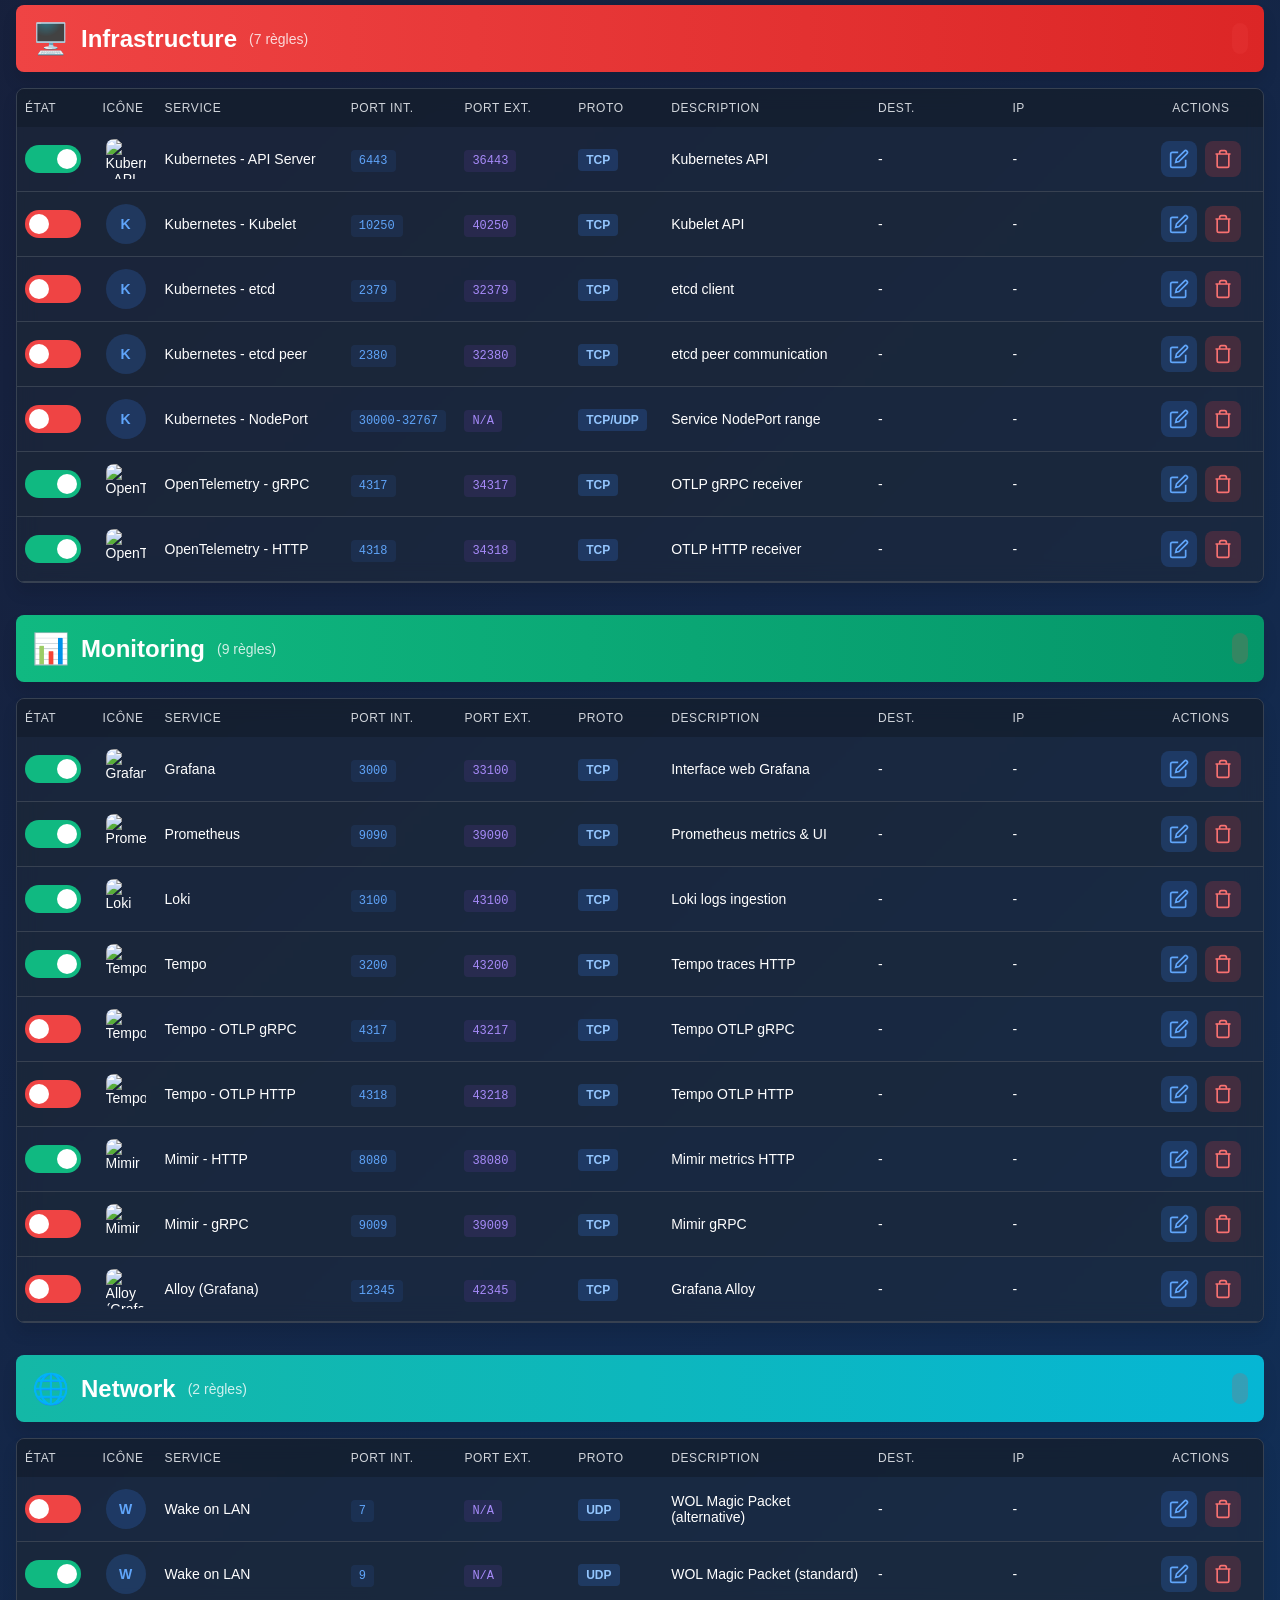
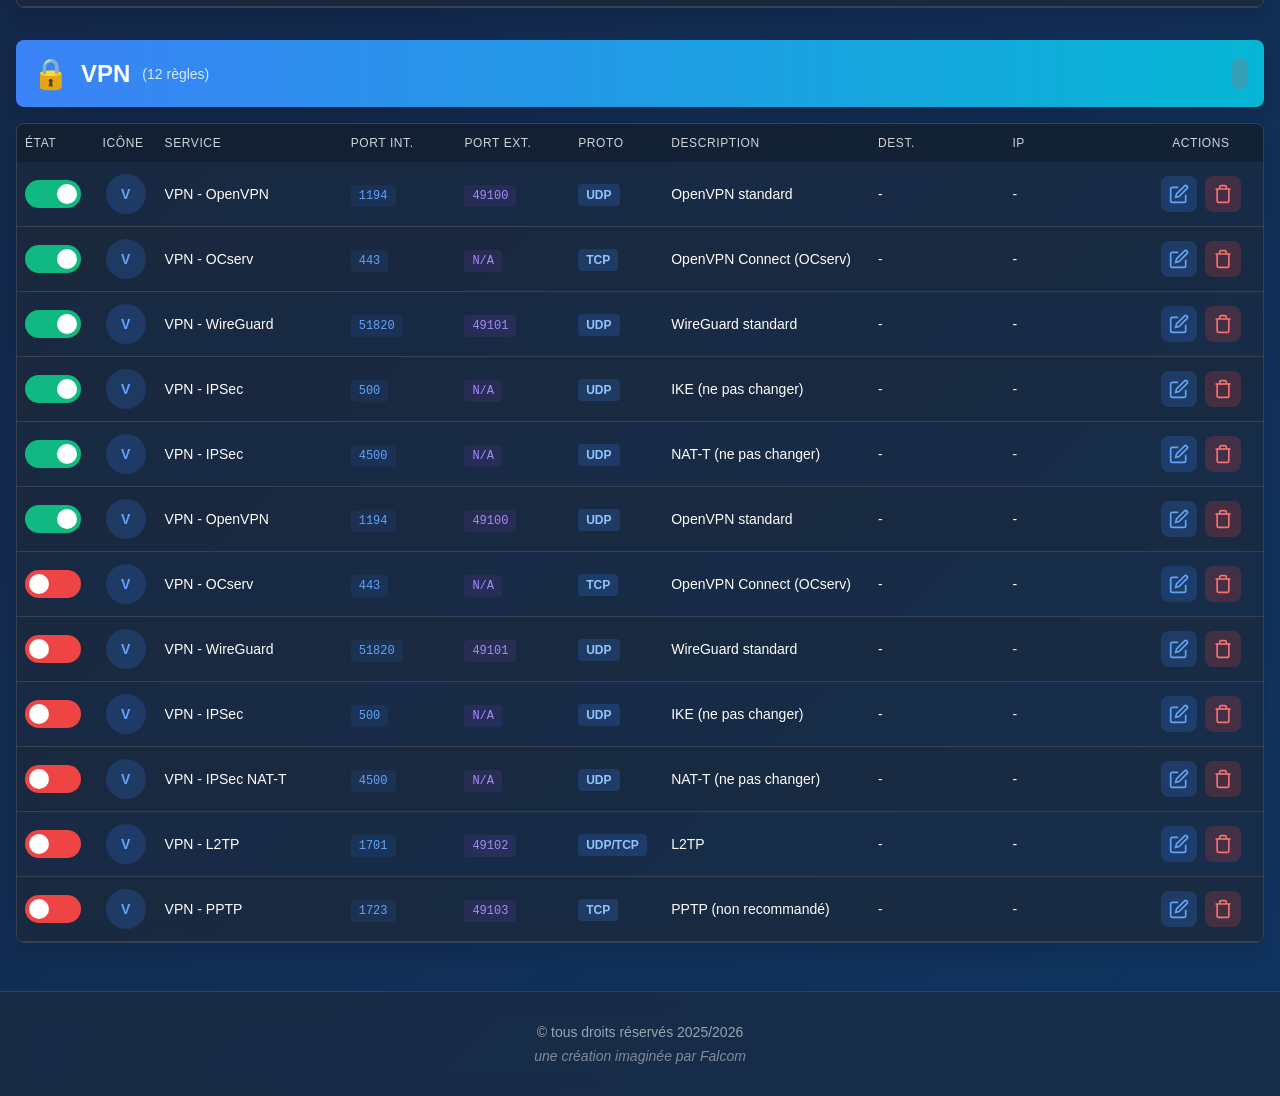
==== commit 1cf446ee: "auto-commit for 584ab4a5-2a64-47b9-9d8e-c929c8829dc6" ====
--- a/standalone_app/index.html
+++ b/standalone_app/index.html
@@ -43,7 +43,8 @@
     <!-- Modals Container -->
     <div id="modals"></div>
     
-    <!-- Script -->
+    <!-- Scripts -->
+    <script src="data.js"></script>
     <script src="app.js"></script>
 </body>
 </html>
--- a/standalone_app/style.css
+++ b/standalone_app/style.css
@@ -124,6 +124,31 @@
 }
 
 body.light-mode .btn-menu {
+    background: #1f2937;
+}
+
+.btn-lang {
+    padding: 0.75rem;
+    background: #374151;
+    color: white;
+    border: none;
+    border-radius: 0.5rem;
+    cursor: pointer;
+    display: flex;
+    align-items: center;
+    justify-content: center;
+    transition: all 0.3s;
+    font-weight: bold;
+    font-size: 14px;
+    min-width: 48px;
+    min-height: 48px;
+}
+
+.btn-lang:hover {
+    background: #4b5563;
+}
+
+body.light-mode .btn-lang {
     background: #1f2937;
 }
 
